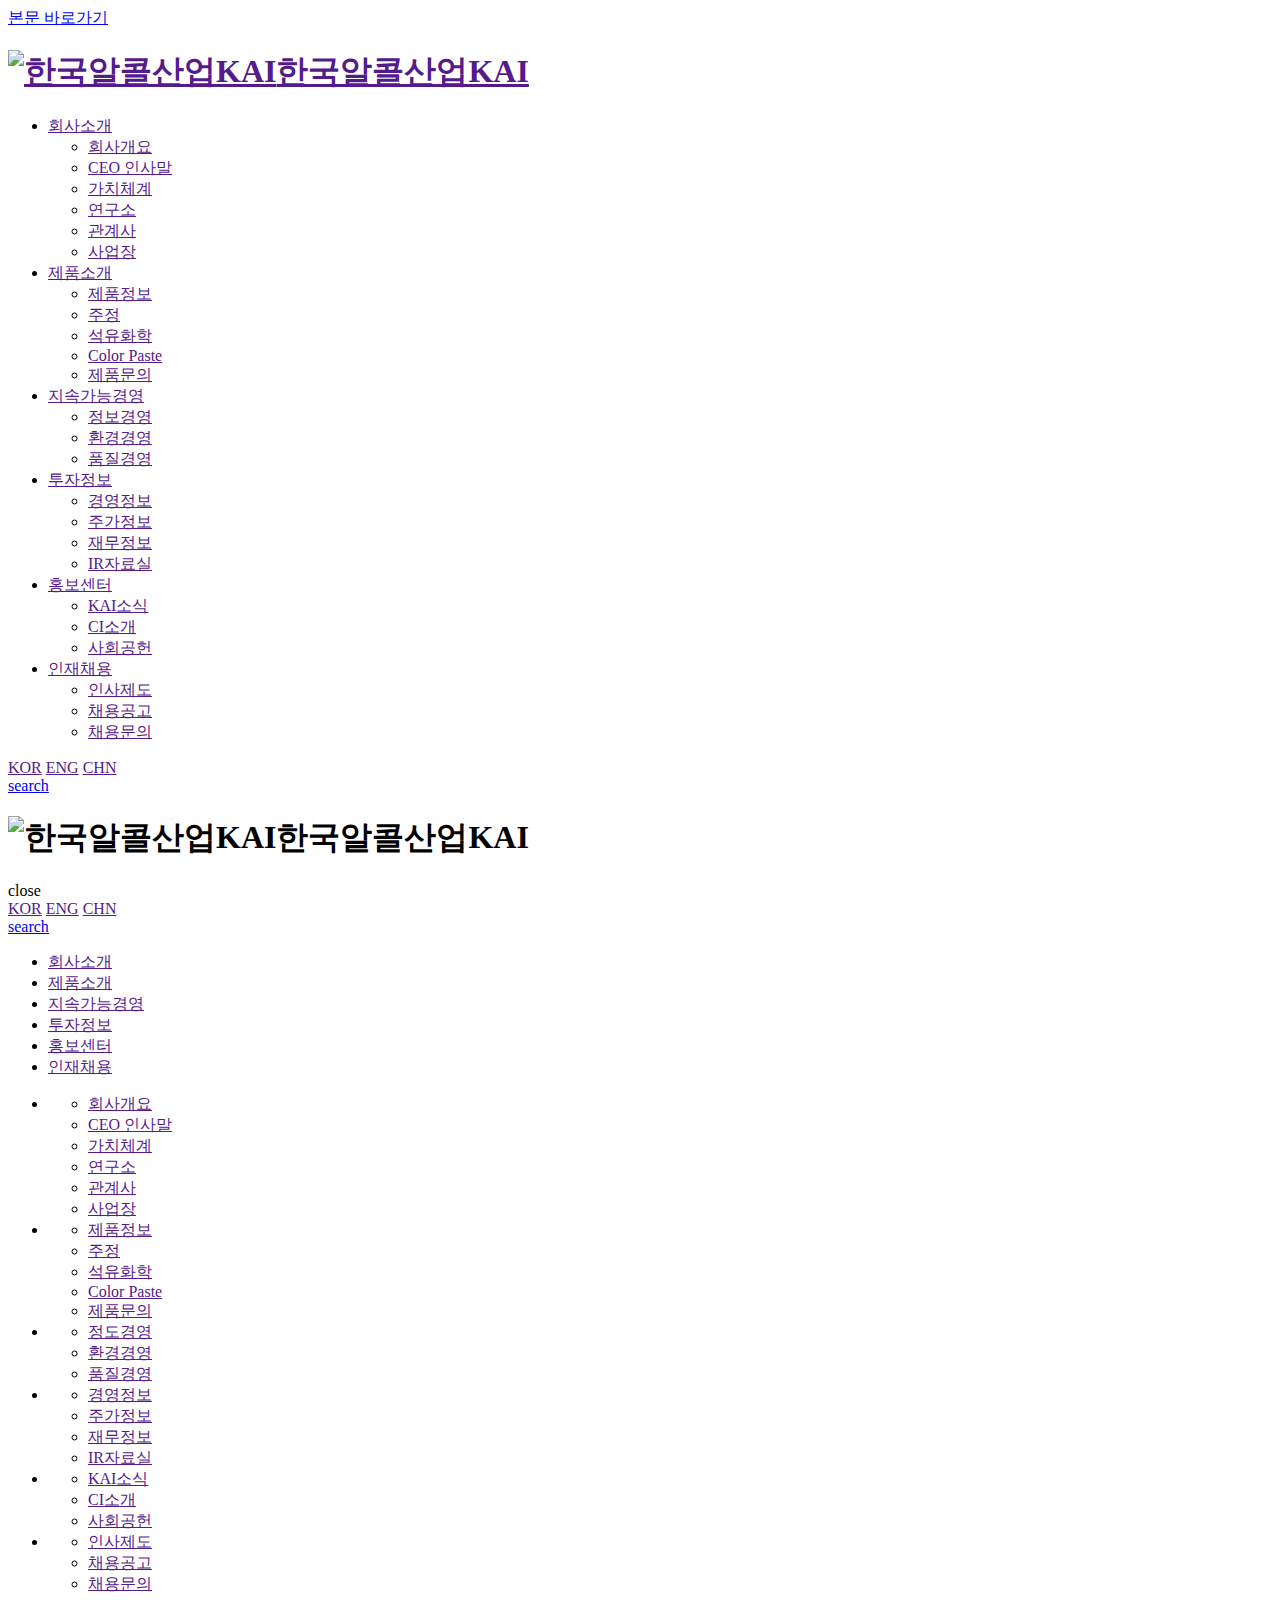
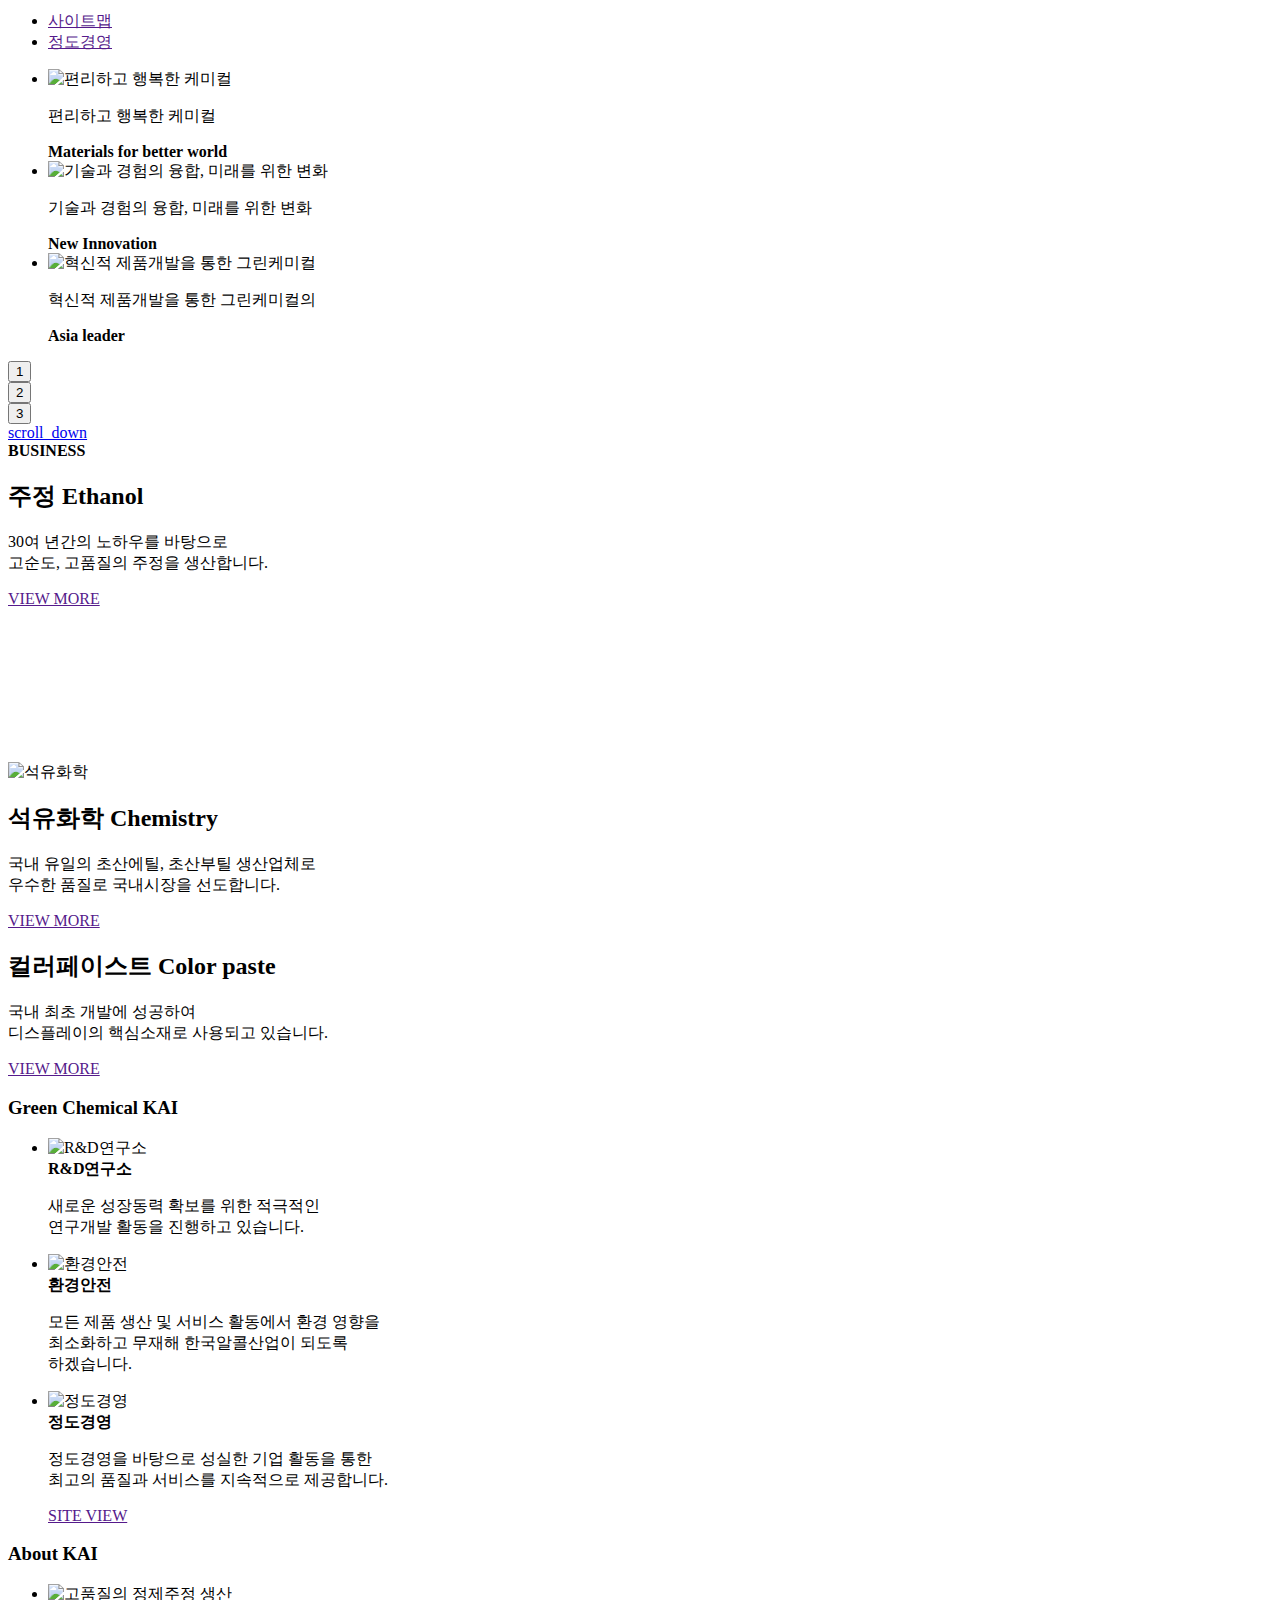
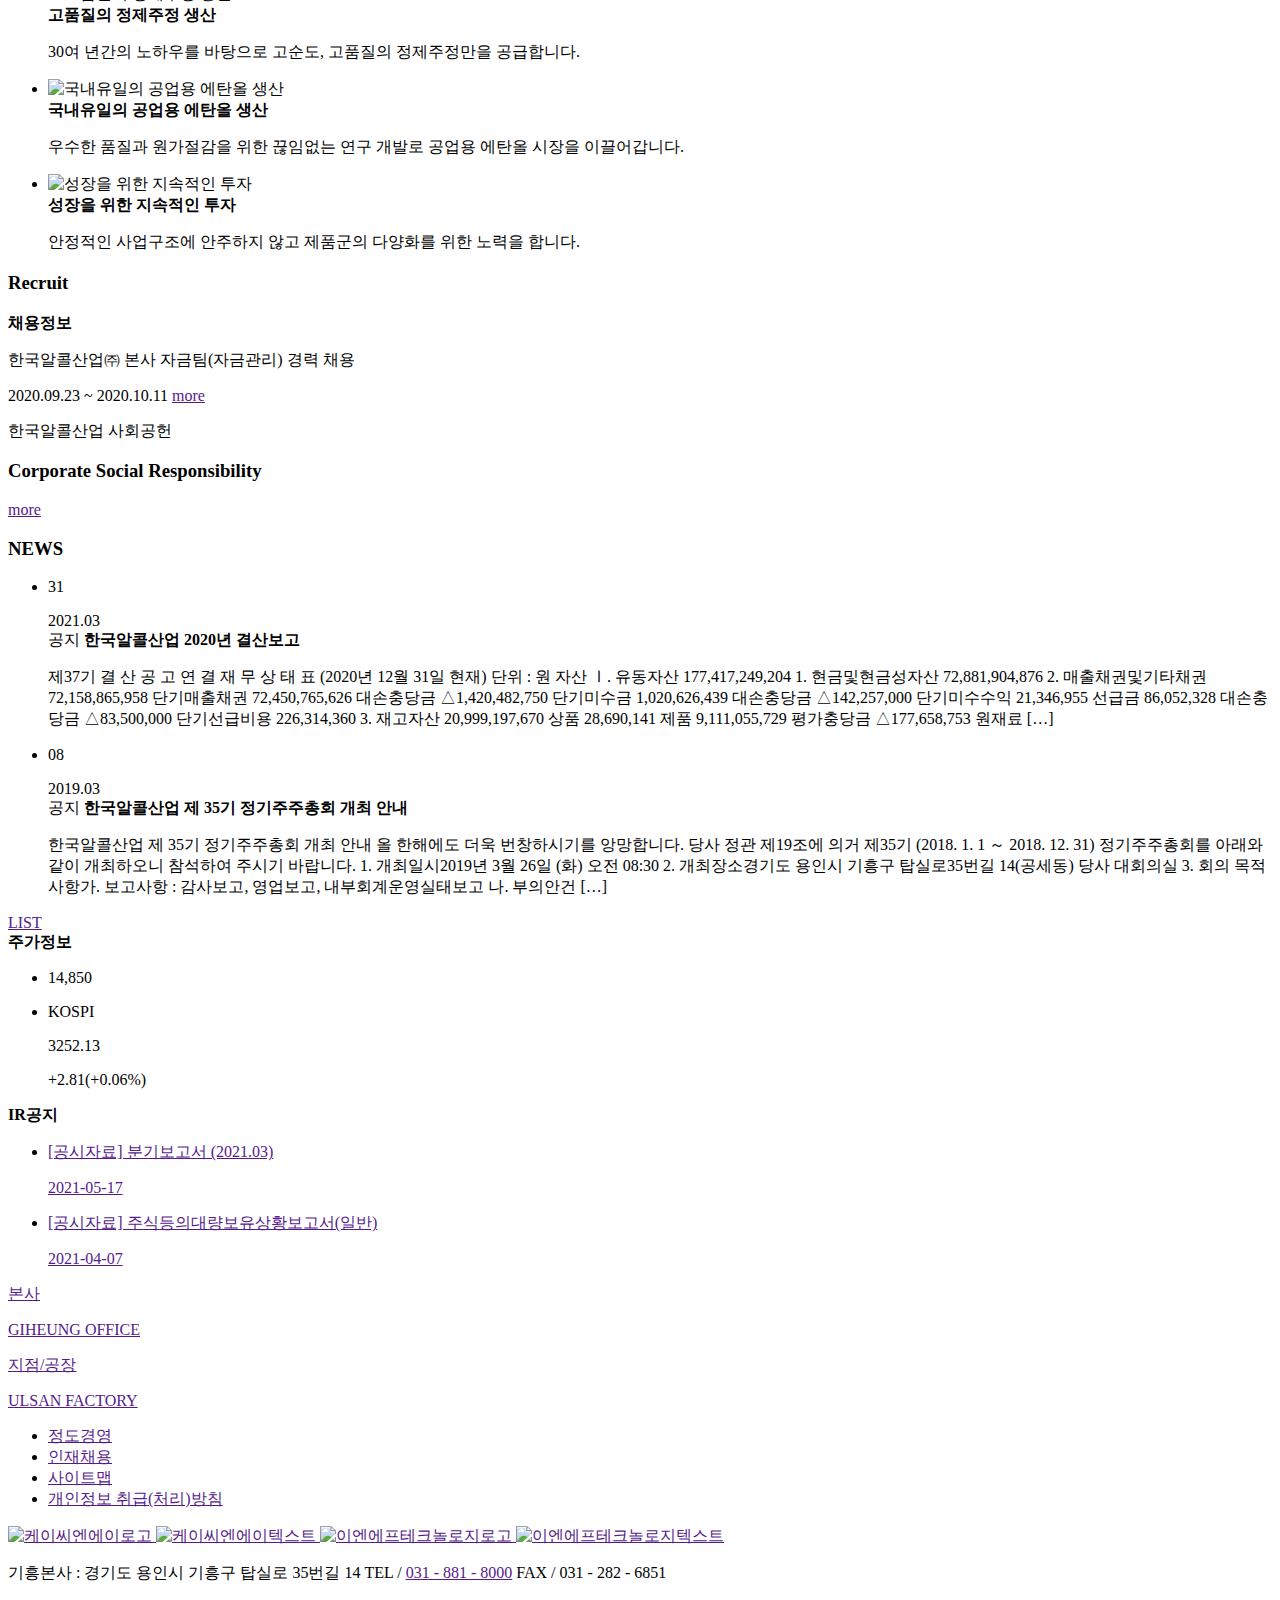
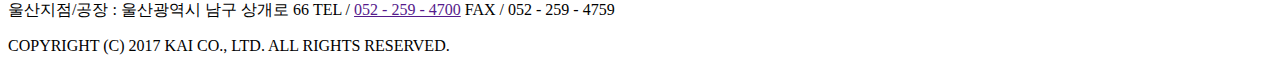
==== index.html @ fe195b45 "update" ====
<!DOCTYPE html>
<html lang="ko">
<head>
  <meta charset="UTF-8">
  <meta http-equiv="X-UA-Compatible" content="IE=edge">
  <meta name="viewport" content="width=device-width, initial-scale=1.0">
  <title>Document</title>
  <link rel="stylesheet" href="./css/common.css">
  <link rel="stylesheet" href="./css/stylesheet.css">
  <link rel="stylesheet" href="./css/responsive.css">
  <!-- <script src="//code.jquery.com/jquery-3.3.1.min.js"></script> -->
  
</head>
<body>
  <div id="wrap">
    <div id="skip_nav">
      <a href="#main_business" >본문 바로가기</a>
    </div>
    <header><!--header-->
      <div class="header_wrap">
        <h1 class="header_logo"><a href=""><img src="./img/logo.svg" alt="한국알콜산업KAI"><span class="blind">한국알콜산업KAI</span></a></h1>
        <nav class="header_nav">
          <span></span>
          <ul class="gnb_menu">
            <li class="gnb_list"><a href="">회사소개</a>
              <ul class="gnb_dropmenu">
                <li><a href="" class="dropmenu_list">회사개요</a></li>
                <li><a href="" class="dropmenu_list">CEO 인사말</a></li>
                <li><a href="" class="dropmenu_list">가치체계</a></li>
                <li><a href="" class="dropmenu_list">연구소</a></li>
                <li><a href="" class="dropmenu_list">관계사</a></li>
                <li><a href="" class="dropmenu_list">사업장</a></li>
              </ul>
            </li>
            <li class="gnb_list"><a href="">제품소개</a>
              <ul class="gnb_dropmenu">
                <li><a href="" class="dropmenu_list">제품정보</a></li>
                <li><a href="" class="dropmenu_list">주정</a></li>
                <li><a href="" class="dropmenu_list">석유화학</a></li>
                <li><a href="" class="dropmenu_list">Color Paste</a></li>
                <li><a href="" class="dropmenu_list">제품문의</a></li>
              </ul>
            </li>
            <li class="gnb_list"><a href="">지속가능경영</a>
              <ul class="gnb_dropmenu">
                <li><a href="" class="dropmenu_list">정보경영</a></li>
                <li><a href="" class="dropmenu_list">환경경영</a></li>
                <li><a href="" class="dropmenu_list">품질경영</a></li>
              </ul>
            </li>
            <li class="gnb_list"><a href="">투자정보</a>
              <ul class="gnb_dropmenu">
                <li><a href="" class="dropmenu_list">경영정보</a></li>
                <li><a href="" class="dropmenu_list">주가정보</a></li>
                <li><a href="" class="dropmenu_list">재무정보</a></li>
                <li><a href="" class="dropmenu_list">IR자료실</a></li>
              </ul>
            </li>
            <li class="gnb_list"><a href="">홍보센터</a>
              <ul class="gnb_dropmenu">
                <li><a href="" class="dropmenu_list">KAI소식</a></li>
                <li><a href="" class="dropmenu_list">CI소개</a></li>
                <li><a href="" class="dropmenu_list">사회공헌</a></li>
              </ul>
            </li>
            <li class="gnb_list"><a href="">인재채용</a>
              <ul class="gnb_dropmenu">
                <li><a href="" class="dropmenu_list">인사제도</a></li>
                <li><a href="" class="dropmenu_list">채용공고</a></li>
                <li><a href="" class="dropmenu_list">채용문의</a></li>
              </ul>
            </li>
          </ul>
        </nav>
        <div class="header_util">
          <div class="lang">
            <a href="" class="on">KOR</a>
            <a href="">ENG</a>
            <a href="">CHN</a>
          </div>
          <div class="search">
            <a href=".visual"><span class="blind">search</span></a>
          </div>
        </div>
      </div>
      <div class="m_header">
        <h1 class="m-logo"><img src="./img/logo 2.png" alt="한국알콜산업KAI"><span class="blind">한국알콜산업KAI</span></h1>
        <!-- <span class="m-menu_btn" onclick="openNav()">&#9776;</span> -->
        <div class="m-menu_btn" onclick="clickOpen()">
          <div class="bar1"></div>
          <div class="bar2"></div>
          <div class="bar3"></div>
        </div>
        <div class="m-menu_close" onclick="clickClose()">
          <span class="blind">close</span>
        </div>
        <div class="m-menu_overlay"></div>
        <div class="m-menu_container">
          <div class="m-header_util">
            <div class="lang">
              <a href="" class="on">KOR</a>
              <a href="">ENG</a>
              <a href="">CHN</a>
            </div>
            <div class="search">
              <a href=".visual"><span class="blind">search</span></a>
            </div>
          </div>
          <div class="m-container_inner">
            <nav class="m-menu_nav">
              <ul class="m-menu">
                <li><a href=""><span>회사소개</span></a></li>
                <li><a href=""><span>제품소개</span></a></li>
                <li><a href=""><span>지속가능경영</span></a></li>
                <li><a href=""><span>투자정보</span></a></li>
                <li><a href=""><span>홍보센터</span></a></li>
                <li><a href=""><span>인재채용</span></a></li>
              </ul>
            </nav>
            <nav class="m-menu_depth_nav">
              <ul class="m-menu_depth">
                <li class="m-depth_item">
                  <ul class="m-depth_sub">
                    <li><a href=""><span>회사개요</span></a></li>
                    <li><a href=""><span>CEO 인사말</span></a></li>
                    <li><a href=""><span>가치체계</span></a></li>
                    <li><a href=""><span>연구소</span></a></li>
                    <li><a href=""><span>관계사</span></a></li>
                    <li><a href=""><span>사업장</span></a></li>
                  </ul>
                </li>
                <li class="m-depth_item">
                  <ul class="m-depth_sub">
                    <li><a href=""><span>제품정보</span></a></li>
                    <li><a href=""><span>주정</span></a></li>
                    <li><a href=""><span>석유화학</span></a></li>
                    <li><a href=""><span>Color Paste</span></a></li>
                    <li><a href=""><span>제품문의</span></a></li>
                  </ul>
                </li>
                <li class="m-depth_item">
                  <ul class="m-depth_sub">
                    <li><a href=""><span>정도경영</span></a></li>
                    <li><a href=""><span>환경경영</span></a></li>
                    <li><a href=""><span>품질경영</span></a></li>
                  </ul>
                </li>
                <li class="m-depth_item">
                  <ul class="m-depth_sub">
                    <li><a href=""><span>경영정보</span></a></li>
                    <li><a href=""><span>주가정보</span></a></li>
                    <li><a href=""><span>재무정보</span></a></li>
                    <li><a href=""><span>IR자료실</span></a></li>
                  </ul>
                </li>
                <li class="m-depth_item">
                  <ul class="m-depth_sub">
                    <li><a href=""><span>KAI소식</span></a></li>
                    <li><a href=""><span>CI소개</span></a></li>
                    <li><a href=""><span>사회공헌</span></a></li>
                  </ul>
                </li>
                <li class="m-depth_item">
                  <ul class="m-depth_sub">
                    <li><a href=""><span>인사제도</span></a></li>
                    <li><a href=""><span>채용공고</span></a></li>
                    <li><a href=""><span>채용문의</span></a></li>
                  </ul>
                </li>
              </ul>
            </nav>
          </div>
          <nav class="m-addition_nav">
            <ul class="m-addition_menu">
              <li><a href=""><span>사이트맵</span></a></li>
              <li class="competent"><a href=""><span>정도경영</span></a></li>
            </ul>
          </nav>
        </div>
      </div>
      <!-- <div class="search_popup">
        <div class="search_popup_inner">
          <form action="" autocomplete="off">
            <label for="search_field" class="search_label">검색어를 입력해주세요</label>
            <div class="search_input">
              <input type="text">
              <button type="submit"><span class="blind">search</span></button>
            </div>
          </form>
          <a href="" class="search_close"></a>
        </div>
      </div> -->
    </header>

    <main><!--main-->
      <div class="visual"><!--visual-->
        <ul class="visual_slider">
          <li class="slide">
            <img src="./img/main-visual-01-motion.jpg" alt="편리하고 행복한 케미컬">
            <div class="visual_text">
              <p class="on">편리하고 행복한 케미컬</p>
              <strong class="wave on">Materials for better world</strong>
            </div>
          </li>
          <li class="slide">
            <img src="./img/main-visual-02.jpg" alt="기술과 경험의 융합, 미래를 위한 변화">
            <div class="visual_text">
              <p>기술과 경험의 융합, 미래를 위한 변화</p>
              <strong class="wave">New Innovation</strong>
            </div>
          </li>
          <li class="slide">
            <img src="./img/main-visual-03-v2.jpg" alt="혁신적 제품개발을 통한 그린케미컬">
            <div class="visual_text">
              <p>혁신적 제품개발을 통한 그린케미컬의</p>
              <strong class="wave">Asia leader</strong>
            </div>
          </li>
        </ul>
        <div class="dots_container">
          <div class="pager_wrap">
            <div class="pagers">
              <div class="pager on">
                <button>1</button>
              </div>
              <div class="pager">
                <button>2</button>
              </div>
              <div class="pager">
                <button>3</button>
              </div>
            </div>
          </div>
        </div>
        <a href="#main_business" class="scroll_down">
          <span class="blind">scroll_down</span>
        </a>
      </div>

      <div class="business main_list" id="main_business"><!--business-->
        <div class="business_wrap">
          <span class="chemistry_back"></span>
          <div class="ethanol">
            <div class="business_text">
              <strong class="title">BUSINESS</strong>
              <h2>
                <span>주정</span>
                <strong>Ethanol</strong>
              </h2>
              <p>30여 년간의 노하우를 바탕으로 <br/> 고순도, 고품질의 주정을 생산합니다.</p>
              <a href="" class="btn_view"><span>VIEW MORE</span></a>
            </div>
            <div class="business_img">
              <video src="./img/fluid-2.mp4" muted autoplay></video>
            </div>
          </div>
          <div class="chemistry">
            <div class="business_img"><img src="./img/main-business-02.jpg" alt="석유화학"></div>
            <div class="business_text">
              <h2>
                <span>석유화학</span>
                <strong>Chemistry</strong>
              </h2>
              <p>국내 유일의 초산에틸, 초산부틸 생산업체로 <br/> 우수한 품질로 국내시장을 선도합니다.</p>
              <a href="" class="btn_view"><span>VIEW MORE</span></a>
            </div>
          </div>
        </div>
        <div class="colorpaste">
          <div class="colorpaste_wrap">
            <div class="business_text">
              <h2>
                <span>컬러페이스트</span>
                <strong>Color paste</strong>
              </h2>
              <p>국내 최초 개발에 성공하여 <br/> 디스플레이의 핵심소재로 사용되고 있습니다.</p>
              <a href="" class="btn_view"><span>VIEW MORE</span></a>
            </div>
          </div>
        </div>
      </div>

      <div class="chemical main_list"><!--business-->
        <h3>Green Chemical KAI</h3>
        <div class="chemical_box">
          <ul class="chemical_list">
            <li>
              <img src="./img/main-chemical-01.jpg" alt="R&D연구소">
              <div class="chemical_text">
                <strong>R&D연구소</strong>
                <p>새로운 성장동력 확보를 위한 적극적인 <br/> 연구개발 활동을 진행하고 있습니다.</p>
              </div>
            </li>
            <li>
              <img src="./img/main-chemical-02.jpg" alt="환경안전">
              <div class="chemical_text">
                <strong>환경안전</strong>
                <p>모든 제품 생산 및 서비스 활동에서 환경 영향을 <br/> 최소화하고 무재해 한국알콜산업이 되도록 <br/> 하겠습니다.</p>
              </div>
            </li>
            <li>
              <img src="./img/main-chemical-03.jpg" alt="정도경영">
              <div class="chemical_text">
                <strong>정도경영</strong>
                <p>정도경영을 바탕으로 성실한 기업 활동을 통한 <br/>  최고의 품질과 서비스를 지속적으로 제공합니다.</p>
              </div>
              <a href="" class="btn_view"><span>SITE VIEW</span></a>
            </li>
          </ul>
        </div>
      </div>

      <div class="about main_list"><!--about-->
        <h3>About KAI</h3>
        <div class="about_box">
          <ul class="about_list">
            <li>
              <img src="./img/about-01.svg" alt="고품질의 정제주정 생산">
              <div class="about_text">
                <strong>고품질의 정제주정 생산</strong>
                <p>30여 년간의 노하우를 바탕으로 고순도, 고품질의 정제주정만을 공급합니다.</p>
              </div>
            </li>
            <li>
              <img src="./img/abou-02.svg" alt="국내유일의 공업용 에탄올 생산">
              <div class="about_text">
                <strong>국내유일의 공업용 에탄올 생산</strong>
                <p>우수한 품질과 원가절감을 위한 끊임없는 연구 개발로 공업용 에탄올 시장을 이끌어갑니다.</p>
              </div>
            </li>
            <li>
              <img src="./img/about-03.svg" alt="성장을 위한 지속적인 투자">
              <div class="about_text">
                <strong>성장을 위한 지속적인 투자</strong>
                <p>안정적인 사업구조에 안주하지 않고 제품군의 다양화를 위한 노력을 합니다.</p>
              </div>
            </li>
          </ul>
        </div>
      </div>

      <div class="info main_list"><!--info-->
        <div class="info_box">
          <div class="recruit">
            <h3>Recruit</h3>
            <div class="recruit_info">
              <strong>채용정보</strong>
              <p>한국알콜산업㈜ 본사 자금팀(자금관리) 경력 채용</p>
              <span>2020.09.23 ~ 2020.10.11</span>
              <a href="" class="info_btn"><span class="blind">more</span></a>
            </div>
            <!-- <div class="recruit_background"></div> -->
          </div>
          <div class="recruit_background"></div>
          <div class="corporate">
            <div class="corptext_box">
              <div class="corpbox_inner">
                <p>한국알콜산업 사회공헌</p>
                <h3>Corporate Social Responsibility</h3>
                <a href="" class="info_btn"><span class="blind">more</span></a>
              </div>
            </div>
          </div>
        </div>
      </div>

      <div class="news main_list"><!--news-->
        <h3>NEWS</h3>
        <div class="news_box">
          <ul class="news_list">
            <li>
              <div class="news_time">
                <time datetime="2021-03-31"></time>
                <p>31</p>
                <span>2021.03</span>
              </div>
              <div class="news_content">
                <div class="title">
                  <span>공지</span>
                  <strong>한국알콜산업 2020년 결산보고</strong>
                </div>
                <p>제37기 결 산 공 고 연 결 재 무 상 태 표 (2020년 12월 31일 현재) 단위 : 원 자산 Ⅰ. 유동자산 177,417,249,204 1. 현금및현금성자산 72,881,904,876 2. 매출채권및기타채권 72,158,865,958 단기매출채권 72,450,765,626 대손충당금 △1,420,482,750 단기미수금 1,020,626,439 대손충당금 △142,257,000 단기미수수익 21,346,955 선급금 86,052,328 대손충당금 △83,500,000 단기선급비용 226,314,360 3. 재고자산 20,999,197,670 상품 28,690,141 제품 9,111,055,729 평가충당금 △177,658,753 원재료 […]</p>
              </div>
              <div class="news_more">
                <a href="" class="info_btn"></a>
              </div>
            </li>
            <li>
              <div class="news_time">
                <time datetime="2019-03-08"></time>
                <p>08</p>
                <span>2019.03</span>
              </div>
              <div class="news_content">
                <div class="title">
                  <span>공지</span>
                  <strong>한국알콜산업 제 35기 정기주주총회 개최 안내</strong>
                </div>
                <p>한국알콜산업 제 35기 정기주주총회 개최 안내 올 한해에도 더욱 번창하시기를 앙망합니다. 당사 정관 제19조에 의거 제35기 (2018. 1. 1 ～ 2018. 12. 31) 정기주주총회를 아래와 같이 개최하오니 참석하여 주시기 바랍니다. 1. 개최일시2019년 3월 26일 (화) 오전 08:30 2. 개최장소경기도 용인시 기흥구 탑실로35번길 14(공세동) 당사 대회의실 3. 회의 목적사항가. 보고사항 : 감사보고, 영업보고, 내부회계운영실태보고 나. 부의안건 […]</p>
              </div>
              <div class="news_more">
                <a href="" class="info_btn"></a>
              </div>
            </li>
          </ul>
          <a href="" class="btn_view"><span>LIST</span></a>
        </div>
      </div>

      <div class="notice main_list"><!--notice-->
        <div class="notice_box">
          <div class="stock">
            <strong>주가정보</strong>
            <ul>
              <li><p>14,850</p></li>
              <li>
                <span>KOSPI</span>
                <p>3252.13</p>
                <p class="text">+2.81(+0.06%)</p>
              </li>
            </ul>
          </div>
          <div class="ir">
            <strong>IR공지</strong>
            <ul>
              <li><a href="">
                <p>[공시자료] 분기보고서 (2021.03)</p>
                <time datetime="2021-05-17" class="time">2021-05-17</time>
              </a></li>
              <li><a href="">
                <p>[공시자료] 주식등의대량보유상황보고서(일반)</p>
                <time datetime="2021-04-07" class="time">2021-04-07</time>
              </a></li>
            </ul>
          </div>
        </div>
      </div>

      <div class="corp main_list"><!--corp-->
        <div class="corp_box">
          <div class="corp_inner">
            <div class="headoffice_img corp_back"></div>
            <div class="office_inner">
              <a href="">
                <p>본사</p>
                <span>GIHEUNG OFFICE</span>    
              </a>
            </div>
          </div>
          <div class=" corp_inner">
            <div class="branchoffice_img corp_back"></div>
            <div class="office_inner">
              <a href="">
                <P>지점/공장</P>
                <span>ULSAN FACTORY</span>  
              </a>
            </div>
          </div>
        </div>
      </div>

    </main>

    <footer><!--footer-->
      <!-- <a href="#" class="go_top"></a> -->
      <div class="footer_inner">
        <nav class="footer_nav">
          <ul>
            <li><a href="">정도경영</a></li>
            <li><a href="">인재채용</a></li>
            <li><a href="">사이트맵</a></li>
            <li><a href="">개인정보 취급(처리)방침</a></li>
          </ul>
        </nav>
        <div class="family">
          <a href="" class="family_kcna">
            <img src="./img/footer-kcna-pic.png" alt="케이씨엔에이로고" class="footer_logo">
            <img src="./img/footer-kcna-txt.png" alt="케이씨엔에이텍스트" class="footer_text">
          </a>
          <a href="" class="family_enf">
            <img src="./img/footer-enf-pic.png" alt="이엔에프테크놀로지로고" class="footer_logo">
            <img src="./img/footer-enf-txt.png" alt="이엔에프테크놀로지텍스트" class="footer_text">
          </a>
        </div>
        <div class="footer_info">
          <p>
            <span>기흥본사 : 경기도 용인시 기흥구 탑실로 35번길 14</span>
            <span>TEL / <a href="">031 - 881 - 8000</a></span>
            <span>FAX / 031 - 282 - 6851</span>
          </p>
          <p>
            <span>울산지점/공장 : 울산광역시 남구 상개로 66</span>
            <span>TEL / <a href="">052 - 259 - 4700</a></span>
            <span>FAX / 052 - 259 - 4759</span>
          </p>
        </div>
        <p class="copyright">COPYRIGHT (C) 2017 KAI CO., LTD. ALL RIGHTS RESERVED.</p>
      </div>
    </footer>

  </div>

<script>

const htmlElem = document.querySelector('html');
const headerElem = document.querySelector('header');
const openNav = document.querySelector('.m_header');
const openSub = document.querySelector('.m-menu_btn');
const closeSub = document.querySelector('.m-menu_close');
// const subDepth = document.querySelectorAll('.m-menu > li');

openSub.addEventListener('click', clickOpen)
closeSub.addEventListener('click', clickClose)
// subDepth.addEventListener('click', openDepth)

var current = 0;
var slides = document.querySelectorAll('.slide');
var dot = document.querySelectorAll('.pager');
var wave = document.querySelectorAll('.wave');
var fadeIn = document.querySelectorAll('.visual_text > p');
window.addEventListener('scroll', scrollWork);

function scrollWork() {
    let sTop = htmlElem.scrollTop;
    if (sTop > 50) {
        headerElem.classList.add('on');
    } else if (sTop < 50) {
        headerElem.classList.remove('on');
    }
    if (sTop > 550) {
        headerElem.classList.add('active');
    } else if (sTop < 550) {
        headerElem.classList.remove('active');
    }
    console.log(sTop)
}

//슬라이드
setInterval(function() {
  for (let i = 0; i < slides.length; i++) {
    slides[i].style.opacity = 0;
    fadeIn[i].classList.remove('on');
    dot[i].classList.remove('on');
    wave[i].classList.remove('on');
    }
  current = (current != slides.length -1) ? current + 1 : 0;
  slides[current].style.opacity = 1;
  fadeIn[current].classList.add('on');
  dot[current].classList.add('on');
  wave[current].classList.add('on');
}, 6000);
//슬라이드 텍스트
waveText();
function waveText() {
  let anis = document.querySelectorAll(".wave");

  anis.forEach(function (item) {
    let delayTime = 0;
    let aniTexts = item.textContent;
    item.textContent = "";

    for (let i = 0; i < aniTexts.length; i++) {
      let aniText = aniTexts.substring(i, i + 1);
      let newSpan = document.createElement("span");
      if (aniText === " ") {
        aniText = "&nbsp;";
      }
      newSpan.innerHTML = aniText;
      delayTime = delayTime + (0.7 / aniTexts.length);
      newSpan.style.animationDelay = delayTime + "s";
      item.appendChild(newSpan);
    }
  });    
}

//m-openNav 
function clickOpen() {
  // console.log('찍힘');
  openNav.classList.add('on');
}
function clickClose() {
  // console.log('찍');
  openNav.classList.remove('on');
}

//depthNav
// function openDepth() {
//   subDepth.classList.add('on');
// }


//효과

</script>
</body>
</html>
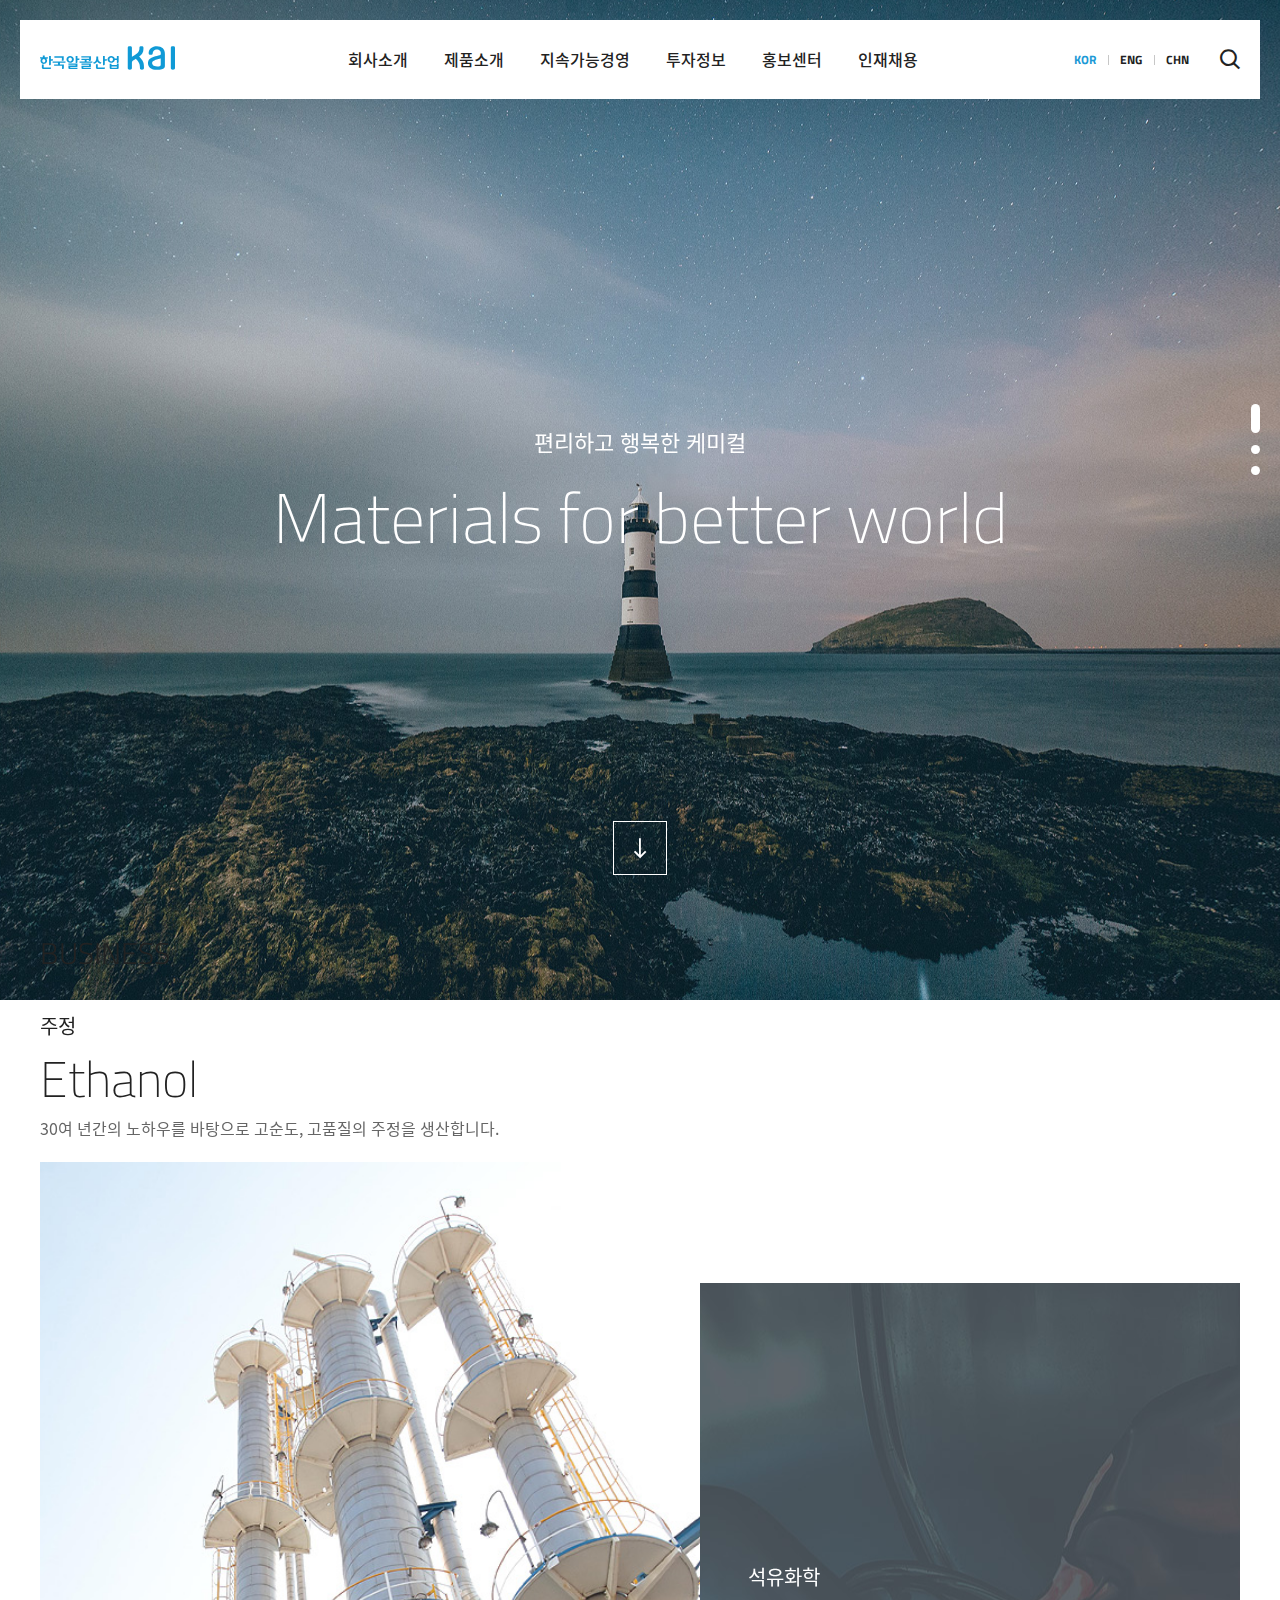
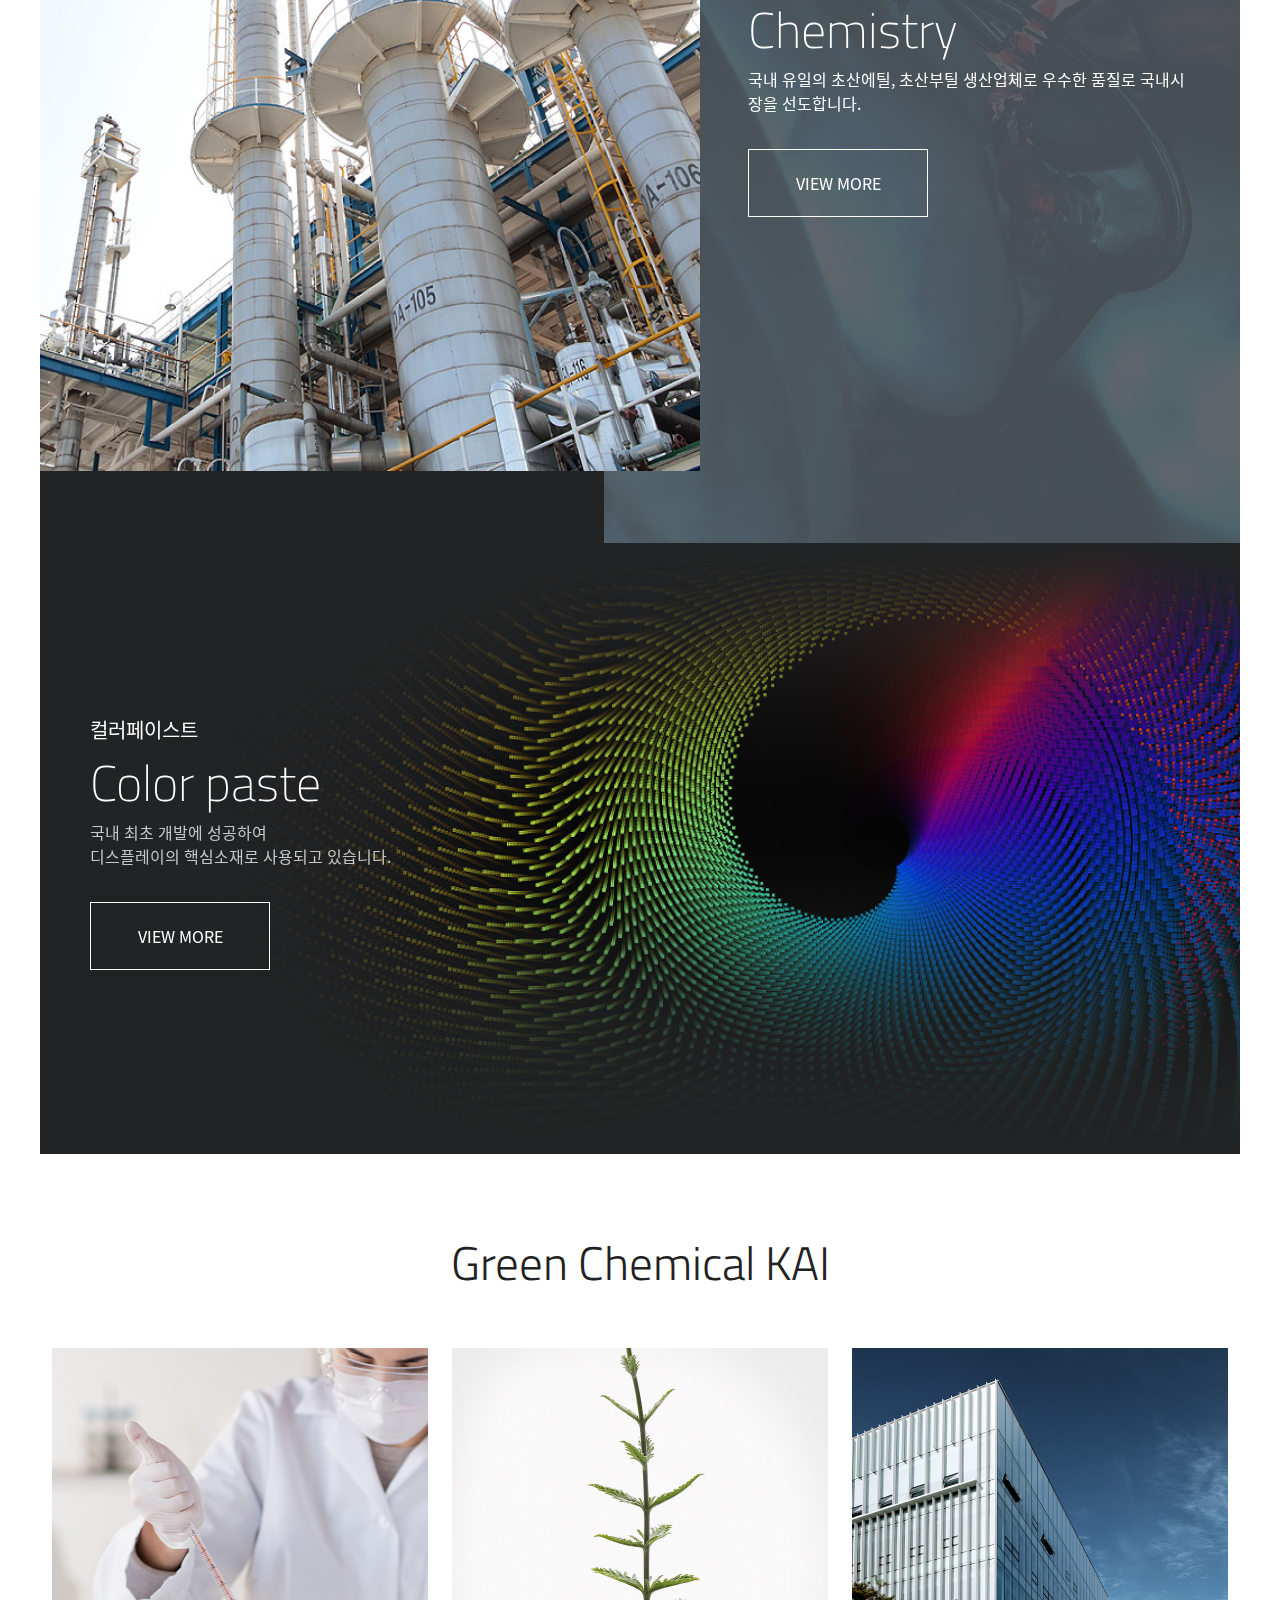
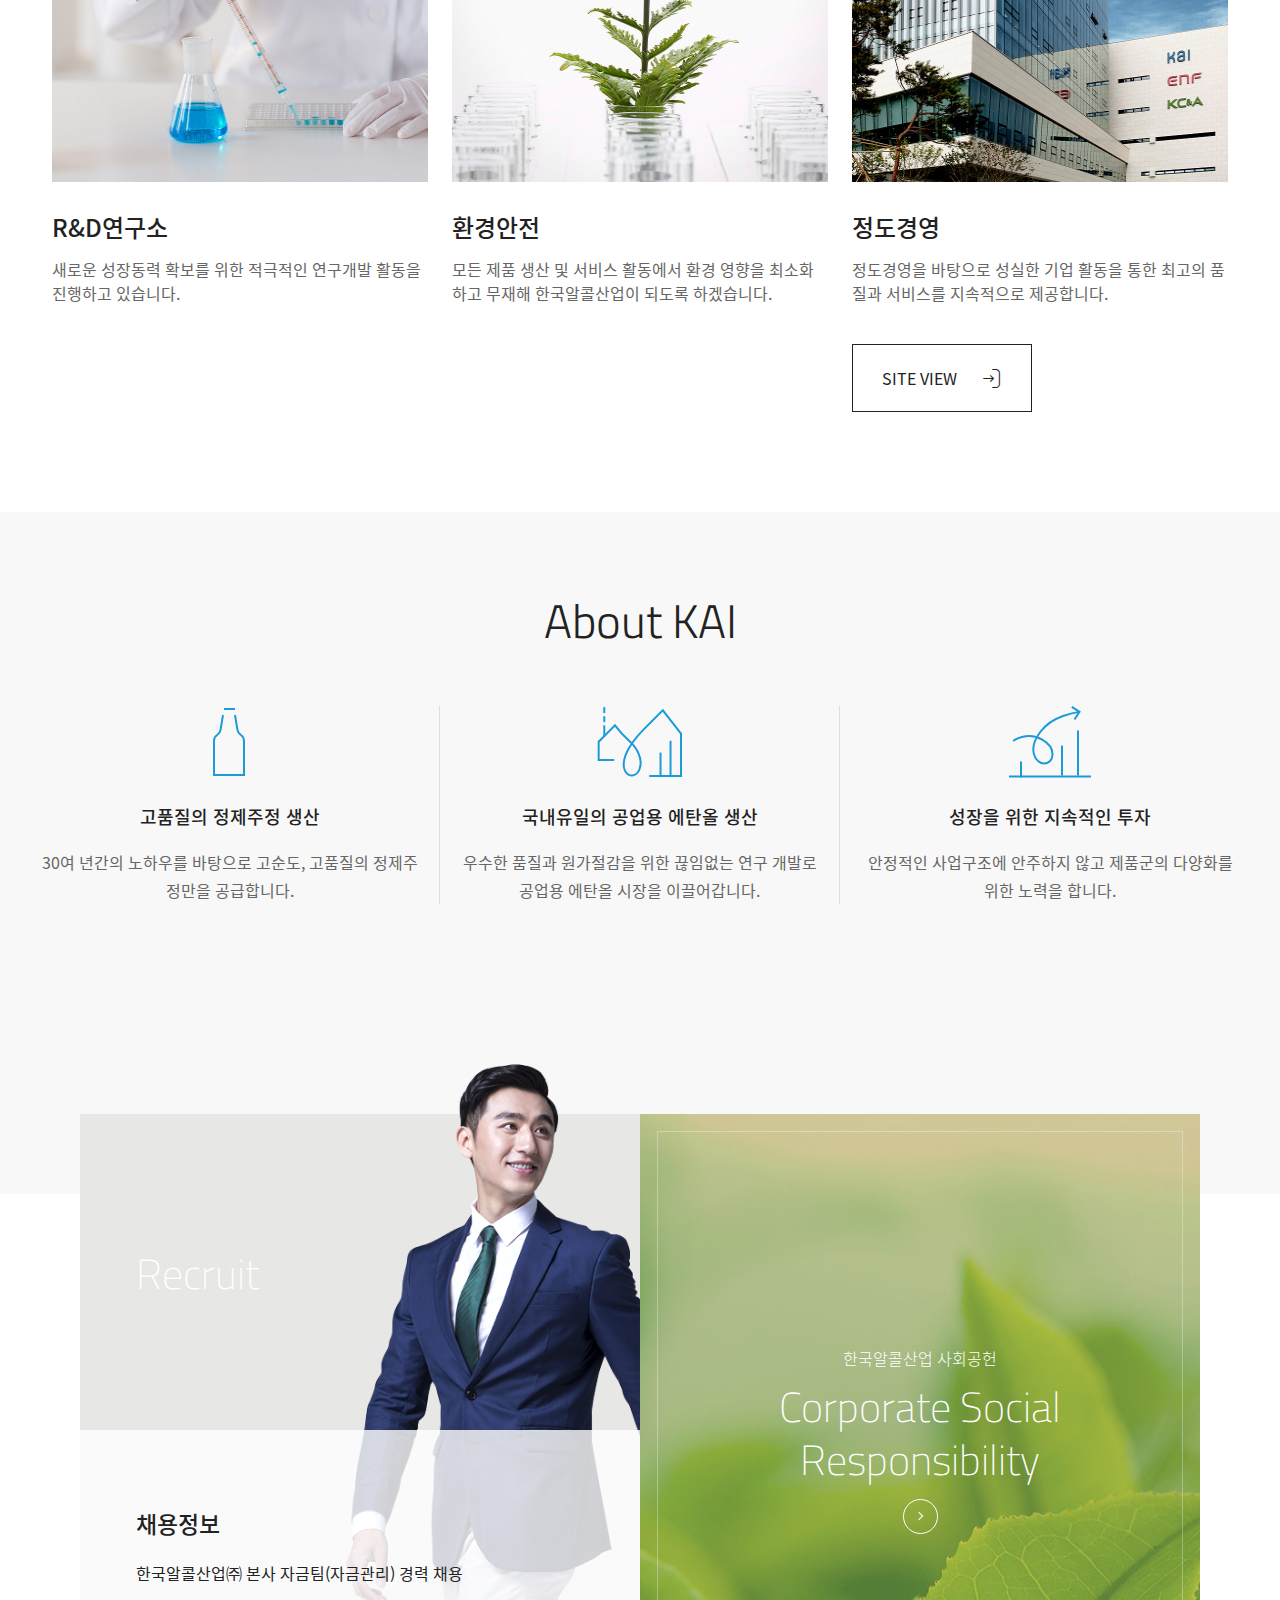
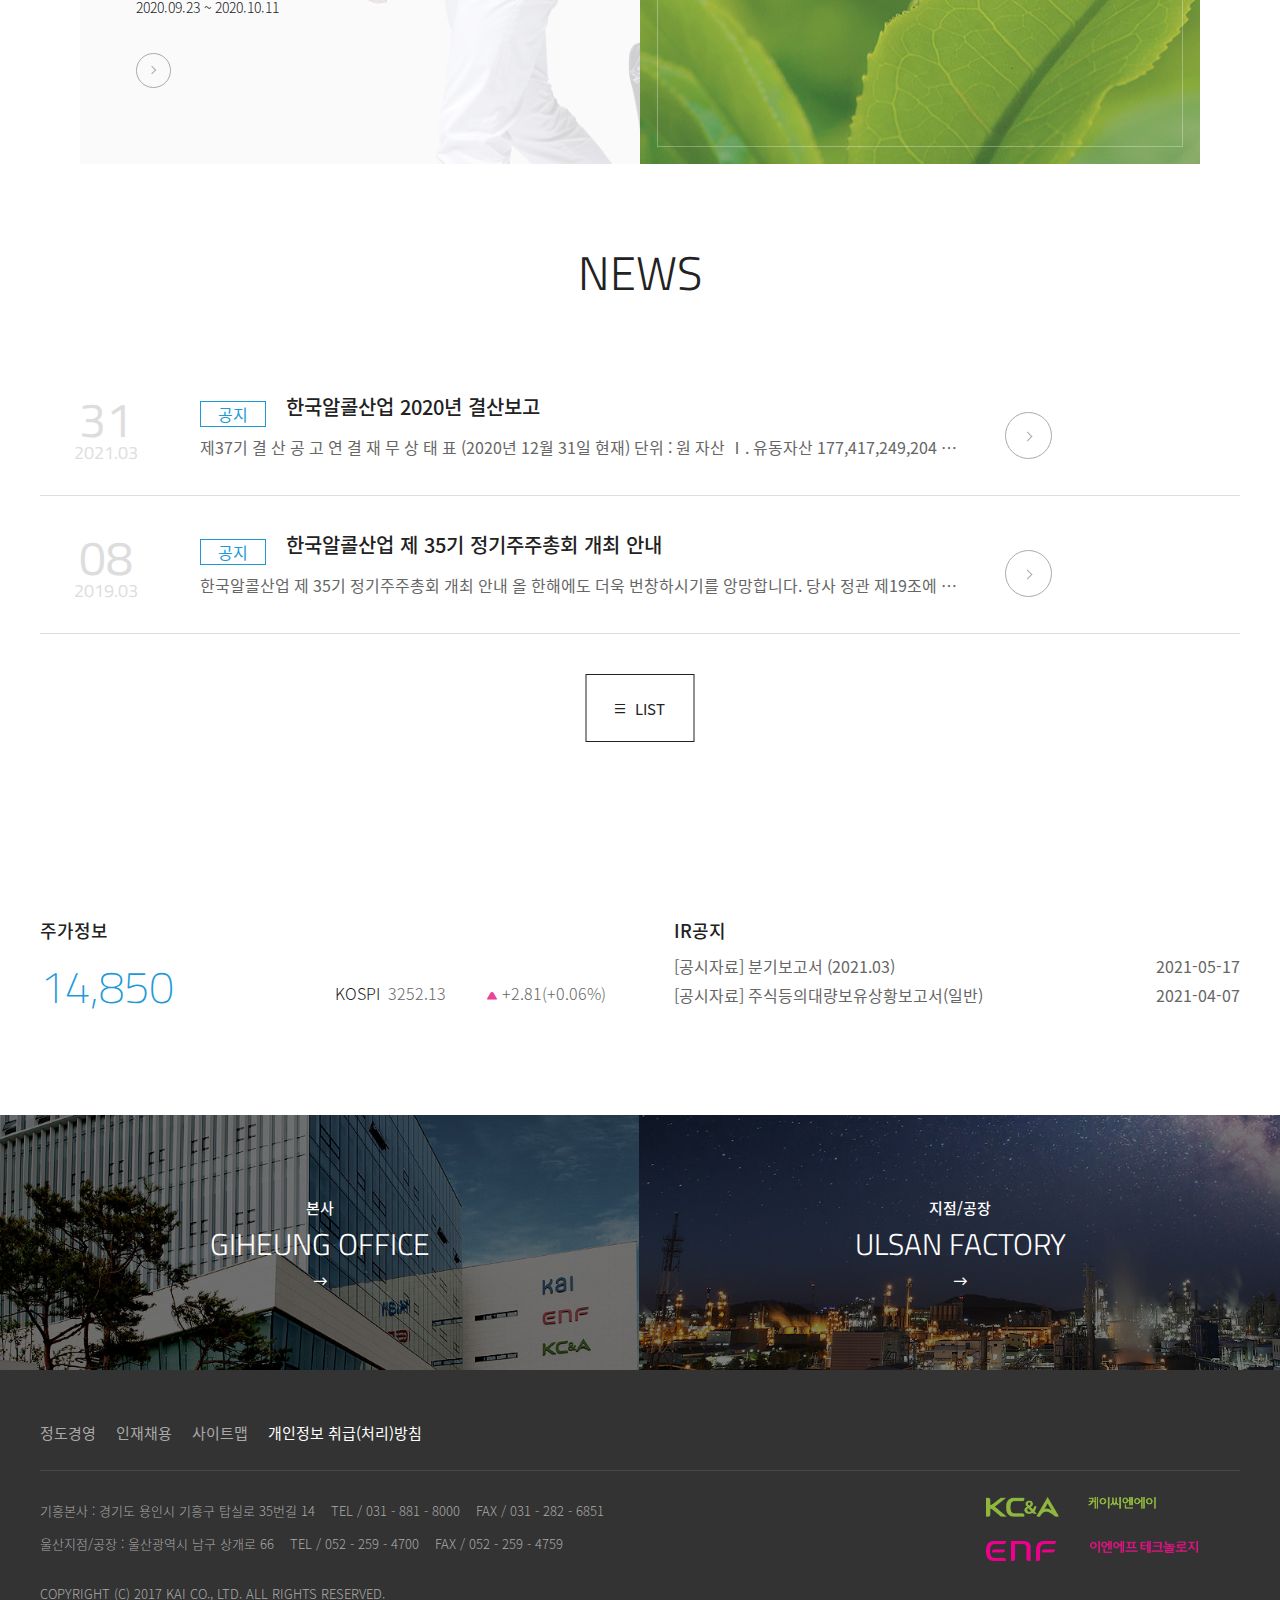
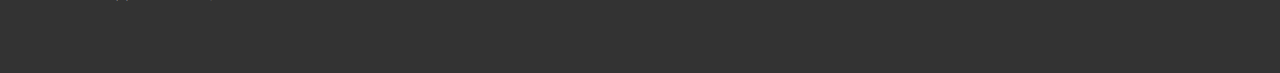
==== commit 629e5c33: "오타 수정" ====
--- a/index.html
+++ b/index.html
@@ -497,100 +497,6 @@
         <p class="copyright">COPYRIGHT (C) 2017 KAI CO., LTD. ALL RIGHTS RESERVED.</p>
       </div>
     </footer>
-
   </div>
-
-<script>
-
-const htmlElem = document.querySelector('html');
-const headerElem = document.querySelector('header');
-const openNav = document.querySelector('.m_header');
-const openSub = document.querySelector('.m-menu_btn');
-const closeSub = document.querySelector('.m-menu_close');
-// const subDepth = document.querySelectorAll('.m-menu > li');
-
-openSub.addEventListener('click', clickOpen)
-closeSub.addEventListener('click', clickClose)
-// subDepth.addEventListener('click', openDepth)
-
-var current = 0;
-var slides = document.querySelectorAll('.slide');
-var dot = document.querySelectorAll('.pager');
-var wave = document.querySelectorAll('.wave');
-var fadeIn = document.querySelectorAll('.visual_text > p');
-window.addEventListener('scroll', scrollWork);
-
-function scrollWork() {
-    let sTop = htmlElem.scrollTop;
-    if (sTop > 50) {
-        headerElem.classList.add('on');
-    } else if (sTop < 50) {
-        headerElem.classList.remove('on');
-    }
-    if (sTop > 550) {
-        headerElem.classList.add('active');
-    } else if (sTop < 550) {
-        headerElem.classList.remove('active');
-    }
-    console.log(sTop)
-}
-
-//슬라이드
-setInterval(function() {
-  for (let i = 0; i < slides.length; i++) {
-    slides[i].style.opacity = 0;
-    fadeIn[i].classList.remove('on');
-    dot[i].classList.remove('on');
-    wave[i].classList.remove('on');
-    }
-  current = (current != slides.length -1) ? current + 1 : 0;
-  slides[current].style.opacity = 1;
-  fadeIn[current].classList.add('on');
-  dot[current].classList.add('on');
-  wave[current].classList.add('on');
-}, 6000);
-//슬라이드 텍스트
-waveText();
-function waveText() {
-  let anis = document.querySelectorAll(".wave");
-
-  anis.forEach(function (item) {
-    let delayTime = 0;
-    let aniTexts = item.textContent;
-    item.textContent = "";
-
-    for (let i = 0; i < aniTexts.length; i++) {
-      let aniText = aniTexts.substring(i, i + 1);
-      let newSpan = document.createElement("span");
-      if (aniText === " ") {
-        aniText = "&nbsp;";
-      }
-      newSpan.innerHTML = aniText;
-      delayTime = delayTime + (0.7 / aniTexts.length);
-      newSpan.style.animationDelay = delayTime + "s";
-      item.appendChild(newSpan);
-    }
-  });    
-}
-
-//m-openNav 
-function clickOpen() {
-  // console.log('찍힘');
-  openNav.classList.add('on');
-}
-function clickClose() {
-  // console.log('찍');
-  openNav.classList.remove('on');
-}
-
-//depthNav
-// function openDepth() {
-//   subDepth.classList.add('on');
-// }
-
-
-//효과
-
-</script>
 </body>
 </html>--- a/css/common.css
+++ b/css/common.css
@@ -0,0 +1,374 @@
+@charset "utf-8";
+
+/*reset*/
+html,body,div,span,applet,object,iframe,h1,h2,h3,h4,h5,h6,p,time,figure,article,nav,header,footer,hgroup,video,audio,aside,blockquote,pre,a,abbr,acronym,address,big,cite,code,del,dfn,em,font,img,ins,kbd,q,s,samp,small,strike,strong,sub,sup,tt,var,dl,dt,dd,ol,ul,li,fieldset,form,label,legend,table,caption,tbody,tfoot,thead,tr,th,td,button {
+	margin: 0;
+	padding: 0;
+	border: 0;
+	outline: 0;
+	font-weight: inherit;
+	font-style: inherit;
+	vertical-align: baseline;
+  -moz-box-sizing: border-box;
+  box-sizing: border-box;
+	color: var(--main-color2);
+}
+
+body {overflow-x: hidden; font-size: 16px; font-family: 'NotoSansKR', sans-serif;}
+
+h1, h2, h3, h4, h5, h6, div, p, dl, dt, dd, ul, ol, li, form, fieldset, blockquote, address, table, thead, tbody, tfoot, tr, td, caption {
+	margin:0;
+	padding:0;
+}
+
+a {font-size: 16px; text-decoration: none;}
+strong {font-weight: 600;}
+
+ol,ul {list-style: none;}
+ol::after,ul::after {content: ''; clear: both;}
+
+img {vertical-align: top;}
+
+.blind {
+	visibility: hidden;
+	text-indent: -9999px;
+	overflow: hidden;
+	position: absolute;
+	top: 0;
+	left: 0;
+	width: 1px;
+	height: 1px;
+	margin: -1px;
+}
+
+
+
+/*color*/
+:root {
+	--main-color: #1C9AD6;
+	--main-color2: #222222;
+	--main-color3: #FFFFFF;
+	--more-color: #AAAAAA;
+	--stock-color: #EC429A;
+	--line-color: #C7C7C7;
+	--text2-color: #666666;
+	--aboutback-color: #F8F8F8;
+	--infoback-color: #E7E7E5;
+	--footer-color: #333333;
+}
+
+
+/*layout*/
+#skip_nav {position: absolute; top: -1px; left: 0; background-color: #333; z-index: 99999;}
+#skip_nav a:link {color: #333;}
+#skip_nav a {position: absolute; top: 0; left: 0; padding: 10px 25px; margin-top: -100px; text-align: center; line-height: 1; white-space: nowrap; background: #000;}
+#wrap {width: 100%; background-color: var(--main-color3);}
+header {width: 100%; height: 90px; padding: 0 44px; position: fixed; top: 20px; left: 0; z-index: 300; transition: 0.5s;}
+.m_header {display: none; position: relative; height: 100%; width: 100%;}
+.header_nav a {display: block; line-height: 1.7; transition: all 0.3s;}
+main .main_list {width: 100%; padding: 105px 90px 120px;}
+main .visual {height: calc(100vh + 206px); width: 100%; position: relative; overflow: hidden;}
+main .business {width: 100%; padding: 0 90px;}
+main .chemical {width: 100%;}
+main .about {background-color: var(--aboutback-color); padding-top: 105px; padding-bottom: 320px; overflow: hidden; width: 100%;}
+main .info.main_list {padding: 0;}
+main .info {max-width: 1200px; margin: -188px auto 0; height: 729px; position: relative;}
+main .news {width: 100%;}
+main .notice {padding-bottom: 120px; width: 100%;}
+main .corp.main_list {padding: 0;}
+main .corp {width: 100%;}
+footer {padding: 58px 0 110px; background-color: var(--footer-color);}
+footer * {color: var(--more-color); transition: 0.5s ease;}
+
+
+/*common*/
+.visual_text * {color: var(--main-color3);}
+.visual_text {position: absolute; top: 50%; left: 50%; transform: translate(-50%, -50%); text-align: center; width: 1200px; margin: 0 auto;}
+.visual_text p {font-size: 26px; padding-bottom: 5px;  opacity: 0;  transform: translateY(0%);}
+.visual_text p.on {opacity: 1; transition: all 3s ease; transform: translateY(-50%);}
+.visual_text strong {font-family: 'Titillium', 'NotoSansKR', sans-serif; font-size: 90px; font-weight: 200; line-height: 1;  overflow: hidden; display: inline-block; }
+.wave.on > span {animation: textani 0.4s ease 1;}
+.wave > span {float:left;}
+
+@keyframes textani {
+	0% {transform: translateY(7px);}
+	70% {transform: translateY(-1px);}
+	100% {transform: translateY(0); }
+}
+
+.business_text {display: table-cell; width: 485px; position: relative; vertical-align: middle; z-index: 200;}
+.business_text .title {font-family: 'Titillium', 'NotoSansKR', sans-serif; font-size: 40px; font-weight: 300;}
+.business_text h2 {padding-top: 64px;}
+.business_text h2 * {display: block; color: var(--main-color3);}
+.business_text h2 strong {font-family: 'Titillium', 'NotoSansKR', sans-serif; font-size: 70px; font-weight: 200;}
+.business_img {position: relative; z-index: 200;}
+h3 {font-family: 'Titillium', 'NotoSansKR', sans-serif; font-size: 55px; font-weight: 300; line-height: 1.25; text-align: center; padding-bottom: 66px; max-width: 1200px; margin: 0 auto;}
+.chemical_text {padding-top: 31px;}
+.chemical_text strong {font-size: 24px; line-height: 1.65;}
+.chemical_text p {padding: 13px 0 5px; color: var(--text2-color);}
+
+.btn_view {overflow: hidden; display: inline-block; width: 180px; text-align: center; padding: 21px 29px; border: 1px solid var(--main-color3); margin-top: 34px; position: relative; background: transparent; z-index: 0;}
+.btn_view::before, .btn_view::after {background-color: var(--main-color2); content: ''; position: absolute; z-index: -1;}
+.btn_view:hover span {color: var(--main-color3);}
+.btn_view::after {height: 100%; left: 0; top: 0; transform: skew(-220deg); transition-duration: 0.7s; transform-origin: right top; width: 0;}
+.btn_view:hover::after {height: 100%; width: 160%;}
+
+.info_btn {width: 35px; height: 35px; border: 1px solid var(--more-color); border-radius: 51%; display: block; position: relative;}
+.info_btn::after {content: ''; width: 5px; height: 5px; border-top: 1px solid var(--more-color); border-right: 1px solid var(--more-color); display: inline-block; transform: rotate(45deg); position: absolute; top: 13px; left: 12px;}
+
+
+
+
+/*header*/
+header.on.active {top: -75px;}
+header.on {position: fixed; top: 0; height: 75px; padding: 0;}
+header.on .header_wrap {padding: 0 90px;}
+header.on .header_logo {margin: 23px 0; margin-left: 50px;}
+header.on .header_nav span {top: 74px;}
+header.on .header_nav .gnb_menu > .gnb_list a {padding: 21px 32px;}
+header.on .header_nav ul > li .gnb_dropmenu {top: 74px;}
+header.on .header_util {padding: 23px 0; padding-right: 50px}
+
+.header_wrap {background-color: var(--main-color3);  display: flex; justify-content: space-between; position: relative; padding: 0 90px;}
+.header_wrap .header_logo {width: 151px; height: 27px; margin: 31px 0;}
+.header_wrap .header_logo img {width: 151px; height: 27px;}
+.header_wrap .header_nav .gnb_menu > .gnb_list {float: left; position: relative;}
+.header_wrap .header_nav .gnb_menu > .gnb_list a {padding: 31px 32px; font-size: 18px; font-weight: 600; color: var(--main-color2);}
+.header_wrap .header_util {padding: 31px 0;}
+.header_wrap .header_util .lang {float: left;}
+.header_wrap .header_util .lang a {padding: 0 10px; position: relative; font-size: 12px; font-weight: 600; font-family: 'Titillium', 'NotoSansKR', sans-serif;}
+.header_wrap .header_util .lang a::after {content: ''; display: block; width: 1px; height: 10px; background-color: var(--line-color); position: absolute; top: 5px; right: -3px;}
+.header_wrap .header_util .lang a.on {color: var(--main-color);}
+.header_wrap .header_util .lang a:first-child {padding-left: 0;}
+.header_wrap .header_util .lang a:last-child {padding-right: 0;}
+.header_wrap .header_util .lang a:last-child::after {display: none;}
+.header_wrap .header_util .search {display: inline-block; margin: 4px 0 0 31px;}
+.header_wrap .header_util .search a::after {display: block; font-family: 'icon'; content: '\e932'; font-size: 20px;}
+/*header-depth*/
+.header_wrap .header_nav span {visibility: hidden; opacity: 0; height: 0; position: absolute; top: 93px; left: 0; right: 0; bottom: 0; background: rgba(33, 33, 33, 0.95) url(../img/menu-typo.png) no-repeat 95.8% bottom;}
+.header_wrap .header_nav:hover span {visibility: inherit; opacity: 1; height: 290px;}
+.header_wrap .header_nav .gnb_menu > li:hover a {color: var(--main-color);}
+.header_wrap .header_nav ul > li:last-child .gnb_dropmenu {border-right: 0;}
+.header_wrap .header_nav ul > li .gnb_dropmenu {display: none; position: absolute; left: 0; top: 93px; width: 100%; height: 290px; background-color: transparent; text-align: center; border-right: 1px solid rgba(237, 239, 241, 0.05);}
+.header_wrap .header_nav:hover .gnb_dropmenu {display: block;}
+.header_wrap .header_nav:hover .gnb_dropmenu > li:hover a {color: var(--main-color3);}
+.header_wrap .header_nav ul > li .gnb_dropmenu .dropmenu_list {display: block; padding: 6.5px 15px; font-size: 16px; font-weight: 400; text-align: center; color: #888888;}
+.header_wrap .header_nav ul > li .gnb_dropmenu li:first-child .dropmenu_list {padding-top: 24.5px;}
+.header_wrap .header_nav ul > li .gnb_dropmenu li:last-child .dropmenu_list {padding-bottom: 36.5px;}
+
+/*header mobile*/
+.m_header .m-logo {position: absolute; top: 23.5px; left: 3%; width: 130px; height: 23px;}
+.m_header .m-logo img {width: 100%; height: 100%;}
+
+.m_header .m-menu_btn {display: block; width: 25px; height: 16px; position: absolute; top: 27px; right: 3%; z-index: 500; cursor: pointer; transition: top 0.3s;}
+.m_header .m-menu_btn div {width: 100%; height: 2px; left: 0; background: var(--main-color3);}
+.m_header .m-menu_btn div + div {margin-top: 7px;}
+.m_header.on .m-menu_btn {display: none;}
+
+.m_header .m-menu_close {display: none;}
+.m_header.on .m-menu_close {display: block; width: 30px; height: 30px; position: fixed; top: 10.5px; right: 325px; z-index: 650; cursor: pointer;}
+.m_header .m-menu_close::after {display: block; width: 100%; height: 100%; position: absolute; top: 0; left: 0; font-family: 'icon'; content: '\e946'; font-size: 18px; line-height: 30px; text-align: center; color: var(--main-color3);}
+
+.m_header .m-menu_overlay {display: none;}
+.m_header.on .m-menu_overlay {display: block; position: fixed; top: 0; left: 0; bottom: 0; right: 0; background: rgba(0, 0, 0, 0.8); z-index: 600;}
+
+.m_header .m-menu_container {display: none;}
+.m_header.on .m-menu_container {display: block; width: 320px; height: 100%; margin: 0; padding: 51px 15px 60px ; position: fixed; top: 0; bottom: 0; left: inherit; right: 0px; z-index: 650; background: var(--main-color3);}
+
+.m_header.on .m-header_util {display: block; width: 320px; height: 51px; position: fixed; top: 0; right: 0; z-index: 651; transition: none; background: var(--main-color3);}
+.m_header.on .m-header_util .lang {width: 100%; height: 100%; margin-left: 15px;}
+.m_header.on .m-header_util .lang a {float: left; display: block; padding: 16px 10px; position: relative; font-size: 12px; font-weight: 600;}
+.m_header.on .m-header_util .lang a:first-child {padding-left: 0;}
+.m_header.on .m-header_util .lang a::after {content: ''; display: block; width: 1px; height: 8px; position: absolute; top: 50%; right: 0; margin-top: -4px; background: #C7C7C7;}
+.m_header.on .m-header_util .lang a.on {color: var(--main-color);}
+.m_header.on .m-header_util .search {position: fixed; top: 18px; right: 158px; z-index: 652; transition: none; }
+.m_header.on .m-header_util .search a {display: block; width: 14px; height: 14px; position: relative;}
+.m_header.on .m-header_util .search::after {display: block; width: 100%; height: 100%; position: absolute; top: 0; left: 0; font-family: 'icon'; content: '\e932'; font-size: 14px; line-height: 1; font-weight: normal; text-align: center;}
+
+.m_header.on .m-menu_container .m-container_inner {width: 100%; height: 100%; position: relative; border-top: 1px solid #EEE; border-bottom: 1px solid #EEE; overflow: hidden;}
+.m_header.on .m-menu_nav {width: 100%; height: 100%; position: relative;}
+.m_header.on .m-menu_nav .m-menu {position: absolute; left: 0; right: 0; top: 0; bottom: -1px; overflow-y: auto;}
+.m_header.on .m-menu_nav .m-menu > li {display: block; width: 100%;}
+.m_header.on .m-menu_nav .m-menu > li a {display: block; width: 100%; padding: 15px 0; position: relative; font-size: 15px; line-height: 1.38; font-weight: 600; color: var(--main-color2); border-bottom: 1px solid #EEE;}
+.m_header.on .m-menu_nav .m-menu > li a::after {display: block; width: 14px; height: 14px; position: absolute; right: 0; top: 50%; margin-top: -7px; font-family: 'icon'; content: '\e91d'; font-size: 10px; font-weight: normal; line-height: 14px; color: #444;}
+.m_header.on .m-menu_nav .m-menu > li a span {display: block; width: 125px; padding-right: 28px; position: relative;}
+
+/* .m_header.on .m-menu > li.on .m-menu_depth_nav {width: 165px; height: 100%; position: absolute; top: 0; right: -165px; background: #f6f6f6;}
+.m_header.on .m-menu > li.on .m-menu_depth_nav .m-menu_depth {width: 100%; height: 100%; position: relative; overflow: hidden;}
+.m_header.on .m-menu > li.on .m-menu_depth_nav .m-menu_depth li {position: absolute; left: 0; right: 0; top: 0; bottom: 0; overflow-y: auto;}
+.m_header.on .m-menu > li.on .m-menu_depth_nav .m-menu_depth li .m-depth_sub {display: block; width: 100%; padding: 0 20px;} */
+
+.m_header.on .m-menu_container .m-addition_nav {width: 320px; padding: 0 15px; position: absolute; bottom: 20px; right: 0; z-index: 652;}
+.m_header.on .m-addition_nav .m-addition_menu > li {float: left;}
+.m_header.on .m-addition_nav .m-addition_menu > li a {display: block; position: relative; font-size: 13px; font-weight: 400; color: var(--main-color2);}
+.m_header.on .m-addition_nav .m-addition_menu > li a::after {content: ''; display: block; width: 1px; height: 12px; position: absolute; right: 0; top: 50%; margin-top: -6px; background: #DDD;}
+.m_header.on .m-addition_nav .m-addition_menu > li a:first-child {padding-right: 10px;}
+.m_header.on .m-addition_nav .m-addition_menu > li.competent a {padding-left: 10px;}
+.m_header.on .m-addition_nav .m-addition_menu > li.competent a::after {display: block; width: 12px; height: 12px; position: absolute; right: 0; top: 50%; margin-top: -6px; font-family: 'icon'; content: '\e945'; font-size: 12px; font-weight: normal; line-height: 1; background: none;}
+.m_header.on .m-addition_nav .m-addition_menu > li.competent a span {padding-right: 16px;}
+
+
+/*main*/
+/*1. visual*/
+.visual_slider {width: 100%; height: 100%; overflow: hidden; position: absolute;}
+.visual_slider > li {position: absolute; top: 0; left: 0; width: 100%; height: 100%; transition: opacity 0.5s ease-in;}
+.visual_slider > li + li {opacity: 0;}
+.visual_slider > li img {width: 100%; height: 100%; transform: translateZ(0) scale(1.1);}
+
+.dots_container {position: absolute; right: 90px; top: 50%; margin-top: -96px; z-index: 120;}
+.pagers {height: 75px; display: block;}
+.pagers .pager {display: block; width: 9px; height: 9px; }
+.pagers .pager.on {height: 29px;}
+.pagers .pager +.pager  {margin-top: 12px;}
+.pagers .pager  button {display: block; width: 100%; height: 100%; font-size: 0; padding: 0; border: none; background: #fff; border-radius: 10px;cursor: pointer;}
+
+.scroll_down {border:1px solid white; width: 76px; height: 76px; position: absolute; left: 50%; bottom: 180px; margin-left: -38px; z-index: 120;}/*컬러수정!*/
+.scroll_down::after {display: block; width: 20px; height: 20px; content: '\e901'; font-family: 'icon'; font-size: 20px; text-align: center; color: var(--main-color3); position: absolute; top: 50%; left: 50%; transform: translate(-50%, -50%);}
+
+/*2. business*/
+.business_wrap {position: relative; max-width: 1200px; margin: 0 auto;}
+.chemistry_back {background: url(../img/main-business-03.jpg) no-repeat center center; margin-right: -70px; width: 952px; height: 1325px; position: absolute; right: 0; bottom: -152px; z-index: 1;}
+
+.ethanol {display: table; width: 100%; margin: -87px auto 0;}
+.ethanol .business_img img {width: 685px; text-align: right;}
+.ethanol .business_text h2 * {color: var(--main-color2);}
+.ethanol .business_text a {border: 1px solid var(--main-color2)}
+.ethanol .business_text p {color: var(--text2-color);}
+
+.chemistry {display: table; margin-top: -116px; width: 100%; position: relative;}
+/* .chemistry .business_img {margin: -75px 0 0 -104px;} */
+.chemistry .business_text {padding-top: 87px;}
+.chemistry .business_text * {color: var(--main-color3);}
+.chemistry .business_text .btn_view::before, .chemistry .business_text .btn_view::after {background: var(--main-color3); content: ''; position: absolute; z-index: -1;}
+.chemistry .business_text .btn_view:hover span {color: var(--main-color2);}
+
+.colorpaste {background: url(../img/business-colorpaste-bg.jpg) no-repeat center center; background-size: cover; padding: 245px 0 194px; margin: -51px auto 0; position: relative; max-width: 1723px;}
+.colorpaste .business_text {width: 1200px; margin: 0 auto; display: block;}
+.colorpaste .business_text * {color: var(--main-color3);}
+.colorpaste .business_text p {color: var(--line-color);}
+.colorpaste .business_text .btn_view::before, .colorpaste .business_text .btn_view::after {background: var(--main-color3); content: ''; position: absolute; z-index: -1;}
+.colorpaste .business_text .btn_view:hover span {color: var(--main-color2);}
+
+
+/*3.chemical*/
+.chemical_box {max-width: 1224px; margin: 0 auto;}
+.chemical_box .chemical_list { overflow: hidden;}
+.chemical_box .chemical_list > li {float: left; width: calc(100%/3 - 24px); margin: 0 12px;}
+.chemical_box .chemical_list > li img {height: 434px; max-width: 100%;}
+.chemical_box .chemical_list a {border: 1px solid var(--main-color2);}
+.chemical_box .chemical_list .btn_view span {position: relative; padding-right: 44px;}
+.chemical_box .chemical_list .btn_view span::after {font-family: 'icon'; content: '\e930'; font-size: 19px; position: absolute; top: 50%; transform: translateY(-50%); right: 0;}
+
+
+/*4.about*/
+.about_box .about_list {max-width: 1200px; margin: 0 auto; text-align: center;}
+.about_box .about_list > li {float: left; width: calc(100%/3); padding: 0 20px; border-right: 1px solid #DFDFDF;}
+.about_box .about_list > li:first-child {padding-left: 0;}
+.about_box .about_list > li:last-child {padding-right: 0; border: none;}
+.about_box .about_list > li .about_text {padding-top: 34px; color: var(--text2-color);}
+.about_box .about_list > li strong {font-size: 18px;}
+.about_box .about_list > li p {padding-top: 18px; line-height: 1.75; color: var(--text2-color);}
+
+/*5.info*/ /*---------------수정ing----------------*/
+.info_box  {max-width: 1200px; height: 100%; overflow: hidden;}
+.info_box .recruit {width: 50%; height: 100%; float: left; position: relative; background-color: var(--infoback-color);}
+.info_box .recruit h3 {color: var(--main-color3); font-weight: 200; position: absolute; top: 162px; left: 98px;}
+.info_box .recruit_info {width: 100%; padding: 76px 120px; position: absolute; bottom: 0; background: rgba(255, 255, 255, 0.8); cursor: pointer; z-index: 100;}
+.info_box .recruit_info * {display: block;}
+.info_box .recruit_info strong {font-size: 26px;}
+.info_box .recruit_info p {line-height: 1.75; font-weight: 400; padding-top: 19px; display: inline-block; border-bottom: 1px solid transparent; transition: 0.5s ease;}
+.info_box .recruit_info:hover p {border-bottom: 1px solid var(--text2-color);}
+.info_box .recruit_info span {padding: 9px 0 36px; font-weight: 300; font-size: 14px;}
+.info_box .recruit_background {width: 323px; height: 769px; background: url(../img/main-recruit.png) no-repeat center center; background-size: cover; position: absolute; left: 277px; bottom: 0;}
+.info_box .corporate {padding: 17px; background: url(../img/main-corporate.jpg) no-repeat center center; width: 50%; height: 100%; float: right; cursor: pointer;}
+.info_box .corporate .corptext_box {height: 100%; position: relative;}
+.info_box .corporate .corptext_box::after {content: ''; position: absolute; top: 0; left: 0; bottom: 0; right: 0; border: 1px solid rgba(255, 255, 255, 0.3); box-sizing: border-box; transition: 0.3s;}
+.info_box .corporate .corptext_box:hover::after {border-width: 4px;}
+.info_box .corporate .corptext_box .corpbox_inner {position: relative; top: 35%;}
+.info_box .corporate .corptext_box .corpbox_inner * {text-align: center; color: var(--main-color3); font-weight: 200;}
+.info_box .corporate .corptext_box .corpbox_inner h3 {padding: 10px 5px 14px;}
+.info_box .corporate .corptext_box .corpbox_inner .info_btn {border-color: var(--main-color3); margin: 0 auto;}
+.info_box .corporate .corptext_box .corpbox_inner .info_btn::after {border-top: 1px solid var(--main-color3); border-right: 1px solid var(--main-color3);}
+
+/*6.news*/
+.news_box {max-width: 1200px; margin: 0 auto;}
+.news_list > li {border-bottom: 1px solid #DDDDDD; cursor: pointer;}
+.news_list > li:hover {border-bottom: 1px solid var(--main-color); transition: 0.5s ease-in-out;}
+.news_list > li > div{display: inline-block;}
+.news_list > li .news_time {width: 132px; padding: 31px 0;}
+.news_list > li .news_time * {display: block; text-align: center; font-family: 'Titillium', 'NotoSansKR', sans-serif;}
+.news_list > li:hover .news_time * {color: var(--main-color); transition: 0.5s ease-in-out;}
+.news_list > li .news_time p {font-size: 48px; font-weight: 400; line-height: 1; color: #DDDDDD;}
+.news_list > li .news_time span {font-size: 18px; font-weight: 400; line-height: 1; color: #DDDDDD;}
+.news_list > li .news_content {width: 960px; padding: 34px 24px 36px;}
+.news_list > li .news_content .title {margin-bottom: 9px;}
+.news_list > li .news_content .title span {border: 1px solid var(--main-color); color: var(--main-color); padding: 0 17px;  margin-right: 16px;}
+.news_list > li .news_content .title strong {font-size: 20px; display: inline-block; white-space: nowrap; overflow: hidden; text-overflow: ellipsis;}
+.news_list > li .news_content p {white-space: nowrap; text-overflow: ellipsis; overflow: hidden; color: var(--text2-color);}
+.news_list > li .news_more {padding-left: 40px;}
+.news_list > li .news_more .info_btn {width: 47px; height: 47px;}
+.news_list > li .news_more .info_btn::after {width: 6px; height: 6px; top: 20px; left: 18px;}
+.news_list > li:hover .news_more .info_btn {border-color: var(--main-color); transform: scale(0.9) rotate(0.05deg); transition: 0.5s ease-in-out;}
+.news_list > li:hover .news_more .info_btn::after {border-color: var(--main-color); transition: 0.5s ease-in-out;}
+.news .btn_view {border: 1px solid var(--main-color2); margin-top: 40px; position: relative; left: 50%; transform: translateX(-50%); width: auto;}
+.news .btn_view span {padding-left: 19px; font-size: 15px;}
+.news .btn_view span::before {display: block; width: 20px; height: 20px; position: absolute; content: '\e92d'; font-family: 'icon'; top: 50%; margin-top: -4px; left: 23px; font-size: 10px;}
+
+/*7.notice*/
+.notice_box {max-width: 1200px; margin: 0 auto; overflow: hidden;}
+.notice_box > div {width: 50%; float: left;}
+.notice_box > div strong {display: block; font-size: 18px; line-height: 1; padding-bottom: 12px;}
+.notice_box .stock {padding-right: 34px;}
+.notice_box .stock ul {height: 58px; position: relative;}
+.notice_box .stock li:first-child {float: left;}
+.notice_box .stock li:first-child p {font-size: 45px; font-weight: 200; color: var(--main-color); font-family: 'Titillium', 'NotoSansKR', sans-serif;}
+.notice_box .stock li:last-child {float: right; position: absolute; right: 0; top: 50%;}
+.notice_box .stock li:last-child * {display: inline-block; font-size: 16px; font-weight: 300;}
+.notice_box .stock li:last-child span {padding-right: 4px;}
+.notice_box .stock li:last-child p {color: var(--text2-color);}
+.notice_box .stock li:last-child .text::before {content: '\e928'; color: var(--stock-color); font-size: 10px; font-family: 'icon'; padding-right: 5px;}
+.notice_box .stock li:last-child p + p {padding-left: 37px;}
+.notice_box .ir {padding-left: 34px;}
+.notice_box .ir ul li {position: relative;}
+.notice_box .ir ul li * {color: var(--text2-color);}
+.notice_box .ir ul li a {line-height: 29px;}
+.notice_box .ir ul li a p {text-overflow: ellipsis; white-space: nowrap; overflow: hidden;}
+.notice_box .ir ul li .time {position: absolute; top: 0; right: 0;}
+
+/*8.corp*/
+.corp_box {height: 324px; overflow: hidden;}
+.corp_box .corp_inner {width: 50%; height: 100%; float: left; text-align: center; position: relative; cursor: pointer;}
+.corp_box .corp_inner:hover .corp_back {transform: scale(1.05) rotate(0.01deg);}
+.corp_box .corp_inner .corp_back {position: absolute; height: 100%; transform: scale(1) rotate(0deg); transition: all 2s; top: 0; left: -1px; bottom: -1px; right: -1px;}
+.corp_box .corp_inner .headoffice_img {background: url(../img/main-banner-office.jpg) no-repeat center; background-size: cover; }
+.corp_box .corp_inner .branchoffice_img {background: url(../img/main-banner-factory.jpg) no-repeat center; background-size: cover; }
+.corp_box .corp_inner .office_inner {position: absolute; width: 100%; top: 50%; transform: translateY(-50%);}
+.corp_box .corp_inner .office_inner * {color: var(--main-color3); display: block;}
+.corp_box .corp_inner .office_inner a {height: 100%; }
+.corp_box .corp_inner .office_inner p {font-size: 15px; font-weight: 600;}
+.corp_box .corp_inner .office_inner span {font-family: 'Titillium', 'NotoSansKR', sans-serif; font-size: 30px; font-weight: 300; line-height: 1.25; padding-top: 7px;}
+.corp_box .corp_inner .office_inner span::after {display: block; content: '\e903'; font-family: 'icon'; font-size: 13px; line-height: 1; padding-top: 11px;}
+
+/*footer*/
+.go_top {position: fixed; display: block; width: 59px; height: 59px; bottom: 20px; right: 90px; background: #222;}
+.footer_inner {max-width: 1200px; margin: 0 auto; position: relative;}
+.footer_nav {overflow: hidden; padding-bottom: 26px; border-bottom: 1px solid rgba(255, 255, 255, 0.1); margin-bottom: 35px;}
+.footer_nav ul > li {float: left;}
+.footer_nav ul > li:hover a {color: var(--main-color3);}
+.footer_nav ul > li:last-child a {color: var(--main-color3);}
+.footer_nav ul > li:last-child:hover a {color: var(--more-color);}
+.footer_nav ul > li + li {margin-left: 20px;}
+.footer_nav ul > li a {font-size: 15px;}
+.family {position: absolute; right: 0; margin-right: 42px;}
+.family a {display: block;}
+.family a + a {margin-top: 20px;}
+.family .family_kcna .footer_logo {width: 73px; height: 20px;}
+.family .family_kcna .footer_text {width: 68px; height: 12px; margin-left: 25px;}
+.family .family_enf .footer_logo {width: 70px; height: 20px;}
+.family .family_enf .footer_text {width: 108px; height: 12px; margin-left: 30px;}
+.footer_info p {padding-bottom: 9px;}
+.footer_info span {font-size: 13px; line-height: 1.6; font-weight: 200;}
+.footer_info span + span {padding-left: 12px;}
+.footer_info span a {font-size: 13px;}
+.footer_info span a:hover {color: var(--main-color3);}
+.copyright {color: var(--more-color); padding-top: 20px; font-size: 13px; font-weight: 200;}
--- a/css/stylesheet.css
+++ b/css/stylesheet.css
@@ -0,0 +1,102 @@
+@charset "utf-8";
+
+@font-face {
+  font-family:'NotoSansKR';
+  font-style: normal;
+  font-weight: 200;
+  src: url('../font/NotoSansKR-Light.woff2') format('woff2');
+  src: url('../font/NotoSansKR-Light.woff') format('woff');
+  src: url('../font/NotoSansKR-Light.otf') format('opentype');
+}
+
+
+/* 
+@font-face {
+  font-family:'NotoSansKR';
+  font-style: normal;
+  font-weight: 300;
+  src: url('../fonts/NotoSansCJKkr-hinted/NotoSansCJKkr-DemiLight.eot');
+  src: url('../fonts/NotoSansCJKkr-hinted/NotoSansCJKkr-DemiLight.woff') format('woff');
+  src: url('../fonts/NotoSansCJKkr-hinted/NotoSansCJKkr-DemiLight.otf') format('opentype');
+} */
+
+
+
+@font-face {
+  font-family:'NotoSansKR';
+  font-style: normal;
+  font-weight: 400;
+  src: url('../font/NotoSansKR-Regular.woff2') format('woff2');
+  src: url('../font/NotoSansKR-Regular.woff') format('woff');
+  src: url('../font/NotoSansKR-Regular.otf') format('opentype');
+}
+
+
+
+@font-face {
+  font-family:'NotoSansKR';
+  font-style: normal;
+  font-weight: 600;
+  src: url('../font/NotoSansKR-Medium.woff2') format('woff2');
+  src: url('../font/NotoSansKR-Medium.woff') format('woff');
+  src: url('../font/NotoSansKR-Medium.otf') format('opentype');
+}
+
+
+@font-face{
+  font-family: 'Titillium';
+  font-style: normal;
+  font-weight: 200;
+  src: url('../font/TitilliumWeb-ExtraLight.woff2') format('woff2');
+  src: url('../font/TitilliumWeb-ExtraLight.woff') format('woff');
+  src: url('../font/TitilliumWeb-ExtraLight.ttf') format('truetype');
+}
+
+
+
+@font-face{
+  font-family: 'Titillium';
+  font-style: normal;
+  font-weight: 300;
+  src: url('../font/TitilliumWeb-Light.woff2') format('woff2');
+  src: url('../font/TitilliumWeb-Light.woff') format('woff');
+  src: url('../font/TitilliumWeb-Light.ttf') format('truetype');
+}
+
+
+
+@font-face{
+  font-family: 'Titillium';
+  font-style: normal;
+  font-weight: 400;
+  src: url('../font/TitilliumWeb-Regular.woff2') format('woff2');
+  src: url('../font/TitilliumWeb-Regular.woff') format('woff');
+  src: url('../font/TitilliumWeb-Regular.ttf') format('truetype');
+}
+
+
+
+@font-face{
+  font-family: 'Titillium';
+  font-style: normal;
+  font-weight: 500;
+  src: url('../font/TitilliumWeb-SemiBold.woff2') format('woff2');
+  src: url('../font/TitilliumWeb-SemiBold.woff') format('woff');
+  src: url('../font/TitilliumWeb-SemiBold.ttf') format('truetype');
+}
+
+
+
+@font-face{
+  font-family: 'Titillium';
+  font-style: normal;
+  font-weight: 600;
+  src: url('../font/TitilliumWeb-Bold.woff2') format('woff2');
+  src: url('../font/TitilliumWeb-Bold.woff') format('woff');
+  src: url('../font/TitilliumWeb-Bold.ttf') format('truetype');
+}
+
+@font-face {
+  font-family: 'icon';
+  src: url('../font/jt-font.woff') format('woff');
+}--- a/css/responsive.css
+++ b/css/responsive.css
@@ -0,0 +1,494 @@
+@charset "utf-8";
+
+/*color*/
+:root {
+	--main-color: #1C9AD6;
+	--main-color2: #222222;
+	--main-color3: #FFFFFF;
+	--more-color: #AAAAAA;
+	--stock-color: #EC429A;
+	--line-color: #C7C7C7;
+	--text2-color: #666666;
+	--aboutback-color: #F8F8F8;
+	--infoback-color: #E7E7E5;
+	--footer-color: #333333;
+}
+
+
+
+/*----------------------1900px----------------------*/
+@media screen and (max-width: 1900px) {
+  .chemistry_back {width: 65%; margin-right: -99px;}
+}
+/*----------------------1900px----------------------*/
+
+
+/*----------------------1550px----------------------*/
+@media screen and (max-width:1550px) {
+  /*common*/
+  .dots_container {right: 60px;}
+  .scroll_down {margin-left: -33px; bottom: 210px; width: 66px; height: 66px;}
+  main .main_list {padding-left: 60px; padding-right: 60px;}
+
+  /*header*/
+  header.on .header_wrap {padding: 0 60px;}
+  .header_wrap {padding: 0 60px;}
+
+  /*main*/
+  main .visual {height: calc(100vh + 170px);}
+
+  .ethanol .business_img {top: -65px;}
+}
+/*----------------------1550px----------------------*/
+
+
+/*----------------------1400px----------------------*/
+@media screen and (max-width : 1400px) {
+  /*common*/
+  h3 {padding-bottom: 55px; font-size: 47px;}
+  .dots_container {right: 50px;}
+  .scroll_down {bottom: 160px;}
+  .visual_text p {font-size: 24px;}
+  .visual_text strong {font-size: 80px;}
+  main .main_list {padding-left: 50px; padding-right: 50px;}
+  .chemical_text p br {display: none;}
+
+  /*header*/
+  header.on .header_wrap {padding: 0 50px;}
+  header.on .header_wrap .header_nav .gnb_menu > .gnb_list > a {padding: 22px 26px; }
+  .header_wrap {padding: 0 50px;}
+  .header_wrap .header_nav span {top: 89px;}
+  .header_wrap .header_nav ul > li .gnb_dropmenu {top: 90px;}
+  .header_wrap .header_nav .gnb_menu > .gnb_list > a {padding: 29px 26px;}
+  /*main*/
+  main .visual {height: calc(100vh + 130px);}
+  
+  .business_text .title {font-size: 36px;}
+  .business_text h2 strong {font-size: 58px;}
+  .chemistry_back {margin-right:  -50px; height: 1150px; bottom: -122px;}
+  .ethanol .business_text {width: 45%; padding-right: 4%;}
+  .ethanol .business_text h2 {padding-top: 44px; }
+  .business_text h2 span {font-size: 22px;}
+  .ethanol .business_img {top: 0;}
+  .ethanol .business_img video {width: 100%;}
+  .chemistry .business_text {width: 45%; padding-left: 4%;}
+  .chemistry .business_img img {width: 100%; height: auto; vertical-align: middle; position: relative;}
+  .colorpaste {padding: 18% 0 14%;}
+  .colorpaste_wrap {margin: 0 50px;}
+  .colorpaste .business_text {width: 100%;}
+  
+  .info_box .recruit h3 {font-size: 45px; left: 78px;}
+  .info_box .recruit_info {padding: 76px 82px;}
+  .info_box .corporate .corptext_box .corpbox_inner h3 {font-size: 45px;}
+
+  .news_box {margin: 0 50px;}
+  .news_list > li .news_content {width: 878px;}
+  .news_list > li .news_more {padding-left: 0;}
+}
+/*----------------------1400px----------------------*/
+
+
+/*----------------------1280px----------------------*/
+@media screen and (max-width:1280px) {
+  /*common*/
+  .scroll_down {bottom: 125px; width: 54px; height: 54px; margin-left: -27px;}
+  .dots_container {right: 20px;}
+  main .main_list {padding-top: 80px; padding-bottom: 95px; padding-left: 0; padding-right: 0;}
+  .visual_text p {font-size: 22px;}
+  .visual_text strong {font-size: 70px;}
+
+  /*header*/
+  header {height: 80px; padding: 0 20px;}
+  header.on .header_wrap {padding: 0 20px;}
+  header.on .header_wrap .header_logo {margin: 19px 0; margin-left: 20px;}
+  header.on .header_wrap .header_nav .gnb_menu > .gnb_list > a {padding: 19px 22px;}
+  header.on .header_wrap .header_nav span {top: 65px;}
+  header.on .header_wrap .header_nav ul > li .gnb_dropmenu {top: 65px;}
+  header.on .header_wrap .header_util {padding: 19px 0; padding-right: 20px;}
+  .header_wrap {padding: 0 ;}
+  .header_wrap .header_logo {margin: 26px 0; margin-left: 20px;}
+  .header_wrap .header_logo img {width: 135px; height: 24px;}
+  .header_wrap .header_nav span {top: 79px;}
+  .header_wrap .header_nav ul > li .gnb_dropmenu {top: 79px;}
+  .header_wrap .header_nav .gnb_menu > .gnb_list > a {padding: 26px 18px; font-size: 16px;}
+  .header_wrap .header_nav ul > li .gnb_dropmenu .dropmenu_list {font-size: 15px; padding: 6.5px 12px;} 
+  .header_wrap .header_nav ul > li .gnb_dropmenu li:first-child .dropmenu_list {padding-top: 19.5px;}
+  .header_wrap .header_nav ul > li .gnb_dropmenu li:last-child .dropmenu_list {padding-bottom: 26.5px;}
+  .header_wrap .header_util {padding: 25px 0; padding-right: 20px;}
+
+  /*main*/
+  .business_wrap {margin: 0 40px;}
+
+  main .business.main_list {padding: 0;}
+  main .visual {height: calc(100vh + 100px);}
+
+  .chemistry_back {margin-right: 0; width: 53%; height: 860px; bottom: -72px;}
+  .business_text .title {font-size: 30px;}
+  .business_text h2 span {font-size: 20px;}
+  .business_text h2 strong {font-size: 50px;}
+  .business_wrap .business_text p br {display: none;}
+  .ethanol {margin: -70px auto 0;}
+  .ethanol .business_text h2 {padding-top: 35px;}
+  .ethanol .business_img video {width: calc(100% + 5px);}
+  .chemistry {margin-top: -85px;}
+  .chemistry .business_text {padding-right: 4%;}
+  .colorpaste {margin: -51px 40px 0;}
+
+  .chemical_box {margin: 0 40px;}
+  .chemical_text {padding-top: 26px;}
+  .chemical_text p {padding: 10px 0 5px;}
+
+  .about.main_list {padding-bottom: 290px;}
+  .about_box {margin: 0 40px;}
+  .about_box .about_list > li .about_text {padding-top: 25px;}
+
+  main .info {margin: -80px auto 0; height: 650px;}
+  .info_box {margin: 0 40px;}
+  .info_box .recruit h3 {font-size: 42px; top: 133px; left: 10%;}
+  .info_box .recruit_info {padding: 76px 82px;}
+  .info_box .recruit_info strong {font-size: 23px;}
+  .info_box .recruit_background {width: 294px; left: 306px; height: 700px;}
+  .info_box .recruit_info {padding: 76px 10%;}
+  .info_box .corporate .corptext_box .corpbox_inner h3 {font-size: 42px;}
+
+  .news_box {margin: 0 40px;}
+  .news_list > li .news_content {width: 805px;}
+  .news_list > li .news_more {padding-left: 20px;}
+
+  .corp_box {height: 255px;}
+
+  /*footer*/
+  footer {padding: 50px 0 70px;}
+  .footer_nav {margin-bottom: 26px;}
+}
+/*----------------------1280px----------------------*/
+
+/*----------------------1110px----------------------*/
+@media screen and (max-width:1110px) {
+  /*header*/
+  header.on .header_wrap .header_nav span {top: 65px;}
+  header.on .header_logo {margin: 19px 0;}
+  header.on .header_wrap .header_nav .gnb_menu > .gnb_list > a {padding: 19px 20px;}
+  header.on .header_wrap .header_nav ul > li .gnb_dropmenu .dropmenu_list {padding: 6.5px 11px;}
+  header.on .header_util {padding: 19px 0;}
+
+  /*main*/
+  .chemistry_back {width: 47%;}
+  .ethanol .business_text {width: 48%;}
+  .chemistry .business_text {width: 48%;}
+
+  .news_list > li .news_content {width: 750px;}
+}
+/*----------------------1110px----------------------*/
+
+
+/*----------------------1023px----------------------*/
+@media screen and (max-width:1023px) {
+  /*common*/
+  .scroll_down {width: 50px; height: 50px;}
+  main .main_list {padding-top: 60px; padding-bottom: 75px;}
+  h3 {padding-bottom: 38px;font-size: 40px;}
+  .visual_text strong {font-size: 55px;}
+  .dots_container {display: none;}
+  .btn_view {margin-top: 25px; font-size: 15px; padding: 18px;}
+
+  /*header*/
+  header {height: 70px; padding: 0; top: 0;}
+  .header_wrap {display: none;}
+  .m_header {display: block;}
+
+  /*main*/
+  .business_wrap {margin: 0 3%;}
+  .chemistry_back {display: none;}
+  .business_text .title {padding-bottom: 25px;font-size: 26px;}
+  .business_text h2 span {font-size: 18px;}
+  .business_text h2 strong {margin-left: 0; font-size: 38px;}
+  .business_text p {font-size: 15px;}
+
+  .chemistry {margin-top: -60px;}
+  .chemistry .business_text * {color: var(--main-color2);}
+  .chemistry .business_text {padding-top: 0;}
+  .chemistry .business_text p {color: var(--text2-color);}
+  .chemistry .btn_view {border: 1px solid var(--main-color2);}
+  .chemistry .business_text .btn_view::before, .chemistry .business_text .btn_view::after {background: var(--main-color2);}
+  .chemistry .business_text .btn_view:hover span {color: var(--main-color3);}
+
+  .colorpaste {margin: -40px 3% 0;}
+  .colorpaste_wrap {margin: 0 3%;}
+  .colorpaste .business_text {margin: 0; padding: 0 2%;}
+
+  /* .chemical.main_list {padding-left: 3%; padding-right: 3%;} */
+  .chemical_box .chemical_list {margin: 0 -8px;}
+  .chemical_box .chemical_list > li {margin: 0 8px; width: calc(100%/3 - 16px);}
+  .chemical_box .chemical_list > li img {height: auto;}
+  .chemical_text strong {font-size: 21px;}
+  .chemical_text p {padding-top: 5px; font-size: 15px;}
+  .chemical .btn_view {margin-top: 15px;}
+
+  .about.main_list {padding-bottom: 255px;}
+  .about_box {margin: 0 3%;}
+  .about_box .about_list > li {padding: 0 15px;}
+  .about_box .about_list > li img {width: 70px; height: auto;}
+  .about_box .about_list > li strong {font-size: 17px;}
+  .about_box .about_list > li p {font-size: 15px;}
+
+  .info_box {margin: 0 3%;}
+  .info_box .recruit h3 {font-size: 34px; top: 123px;}
+  .info_box .recruit_background {width: 290px; left: 213px;}
+  .info_box .recruit_info strong {font-size: 20px;}
+  .info_box .recruit_info p {margin-top: 10px; font-size: 15px;}
+  .info_box .recruit_info span {padding-bottom: 22px;}
+  .info_box .corporate .corptext_box .corpbox_inner p {font-size: 15px}
+  .info_box .corporate .corptext_box .corpbox_inner h3 {font-size: 34px; padding-top: 5px;}
+
+  .news_box {margin: 0 3%;}
+  .news_list > li .news_time {width: 120px;}
+  .news_list > li .news_time p {font-size: 40px;}
+  .news_list > li .news_time span {font-size: 16px;}
+  .news_list > li .news_content {width: 720px;}
+  .news_list > li .news_content .title span {padding: 0 15px; margin-right: 12px; font-size: 14px; line-height: 26px;}
+  .news_list > li .news_content p {font-size: 15px;}
+  .news_list > li .news_more {padding-left: 0;}
+  .news_list > li .news_more .info_btn {width: 38px; height: 38px;}
+  .news_list > li .news_more .info_btn::after {top: 15px; left: 13px;}
+
+  .notice_box {margin: 0 3%;}
+  .notice_box .stock {padding-right: 23px;}
+  .notice_box .ir {padding-left: 23px;}
+  .notice_box .stock ul {height: 30px;}
+  .notice_box .stock li:first-child {width: 35%;}
+  .notice_box .stock li:first-child p {font-size: 35px;}
+  .notice_box .stock li:last-child * {font-size: 15px;}
+  .notice_box .stock li:last-child p + p {padding-left: 20px;}
+  .notice_box .ir ul li p {font-size: 15px;}
+
+  .corp_box{height: 210px;}
+  .corp_box .corp_inner .office_inner p {font-size: 14px;}
+  .corp_box .corp_inner .office_inner span {font-size: 26px;}
+
+
+  /*footer*/
+  footer {padding: 5% 0;}
+  .footer_inner {margin: 0 3%;}
+  .footer_nav {margin-bottom: 0; padding-bottom: 16px;}
+  .footer_nav ul {font-size: 0; line-height: 1; text-align: center;}
+  .footer_nav ul > li {float: none; display: inline-block; margin-bottom: 12px;}
+  .footer_nav ul > li + li {margin-left: 16px;}
+  .family {width: 100%; padding: 26px 0; position: static; text-align: center;  font-size: 0; line-height: 1;}
+  .family a {display: inline-block; margin-bottom: 0; padding-right: 30px; position: relative;}
+  .family a + a {margin-top: 0;}
+  .family .family_kcna .footer_text, .family .family_enf .footer_text {margin-left: 10px;}
+  .family a.family_kcna::after {content: ''; width: 1px; height: 100%; position: absolute; top: 0; right: 15px; background: rgba(255, 255, 255, 0.1);}
+  .footer_info {text-align: center;}
+  .copyright {text-align: center; padding-top: 10px;}
+
+}
+/*----------------------1023px----------------------*/
+
+
+
+/*----------------------800px----------------------*/
+@media screen and (max-width:800px) {
+  .business_text h2 {padding-top: 0;}
+
+  .info_box .recruit_background {display: none;}
+  .notice_box > div {width: 100%; height: auto;}
+  .notice_box .stock {padding-right: 0; padding-bottom: 20px; border-right: none; border-bottom: 1px solid #ddd;}
+  .notice_box .ir {padding-left: 0; padding-top: 24px;}
+
+  .news_list > li .news_content {width: 565px;}
+}
+/*----------------------800px----------------------*/
+
+
+/*----------------------768px----------------------*/
+@media screen and (max-width:768px) {
+  .business_wrap {margin: 0 20px;}
+  .colorpaste {margin: -50px 20px 0;}
+  .chemical_box {margin: 0 20px;}
+  .about_box {margin: 0 20px;}
+  .info_box {margin: 0 20px;}
+  .news_box {margin: 0 20px;}
+  .notice_box {margin: 0 20px;}
+  .scroll_down {bottom: 85px;}
+
+  /*header*/
+  header {height: 60px;}
+  .m_header .m-logo {width: 120px; height: 21px; left: 20px; top: 19px;}
+  .m_header .m-menu_btn {top: 22px; right: 20px;}
+
+
+  /*main*/
+  main .visual {height: calc(100vh + 60px);}
+  .colorpaste_wrap {margin: 0 20px;}
+
+  /*footer*/
+  .footer_inner {margin: 0 20px;}
+  .footer_nav ul > li a {font-size: 14px;}
+  .footer_nav ul > li + li {margin-left: 14px;}
+  .family {padding: 30px 0;}
+  .family a {width: 50%; max-width: 140px; padding-right: 0;}
+  .family a.family_kcna::after {right: 5px;}
+  .family .family_kcna .footer_text, .family .family_enf .footer_text {margin-top: 12px; margin-left: auto;}
+  .footer_info span + span {padding-left: 8px;}
+}
+/*----------------------768px----------------------*/
+
+
+/*----------------------767px----------------------*/
+@media screen and (max-width:767px) {
+  main .main_list {padding: 7% 0 8%;}
+  h3 {padding-bottom: 25px; font-size: 32px;}
+  .btn_view {margin-top: 20px; width: 140px; padding: 16px; font-size: 14px;}
+
+  .visual_text p {font-size: 16px;}
+  .visual_text strong {font-size: 38px;}
+
+  .business_wrap {margin: 0;}
+  .business_text .title {font-size: 22px; padding-bottom: 20px;}
+  .business_text h2 span {font-size: 14px; line-height: 1.6;}
+  .business_text h2 strong {font-size: 32px;}
+  .ethanol {margin: -33px auto 0;}
+  .ethanol .business_text {width: 52%; padding: 20px 25px 0 20px;}
+  .ethanol .business_img {height: 448px;}
+  .chemistry {margin-top: 25px;}
+  .chemistry .business_text {width: 52%; padding: 0 20px 0 25px;}
+  .colorpaste {margin: -33px 0 0; padding-top: calc(12% + 33px); padding-bottom: 12%;}
+  .colorpaste .business_text {padding: 0;}
+
+  .chemical_box .chemical_list {margin: 0 -5px;}
+  .chemical_box .chemical_list > li {margin: 0 5px; width: calc(100%/3 - 10px);}
+  .chemical_text p {font-size: 14px; line-height: 1.6;}
+  .chemical_box .chemical_list .btn_view span {padding-right: 30px;}
+
+  .about.main_list {padding-bottom: 215px;}
+  .about_box .about_list > li img {width: 66px;}
+  .about_box .about_list > li strong {font-size: 15px;}
+  .about_box .about_list > li p {padding-top: 10px; font-size: 14px; line-height: 1.6;}
+
+  main .info {height: 490px;}
+  .info_box .recruit h3 {font-size: 30px;}
+  .info_box .recruit_info {padding: 20px 8%;}
+  .info_box .recruit_info strong {font-size: 17px;}
+  .info_box .recruit_info p {font-size: 14px; line-height: 1.6; padding-top: 0;}
+  .info_box .recruit_info span {padding: 5px 0 15px; font-size: 13px;}
+  .info_btn {width: 28px; height: 28px;}
+  .info_btn::after {width: 4px; height: 4px; top: 11px; left: 10px;}
+  .info_box .corporate .corptext_box .corpbox_inner p {font-size: 14px; line-height: 1.6;}
+  .info_box .corporate .corptext_box .corpbox_inner h3 {padding-bottom: 10px; font-size: 28px;}
+
+  .news_list > li {position: relative; display: block;}
+  .news_list > li:hover {border-bottom: 1px solid #DDDDDD;}
+  .news_list > li .news_time {width: auto; padding: 0; position: absolute; left: 0; bottom: 20px;}
+  .news_list > li .news_time p, .news_list > li .news_time span {display: none;}
+  .news_list > li .news_time time::after {content: attr(datetime); font-size: 14px; font-weight: 400; color: var(--text2-color);}
+  .news_list > li .news_content {padding: 20px 0 50px; width: 709px;}
+  .news_list > li .news_content .title span {font-size: 12px; line-height: 23px; padding: 0 9px;}
+  .news_list > li .news_content .title strong {font-size: 17px; max-width: calc(100% - 60px);}
+  .news_list > li .news_content p {font-size: 14px;}
+  .news_list > li .news_more {display: none;}
+  .news .btn_view span::before {left: 13px;}
+
+  .notice_box > div strong {padding-bottom: 10px; font-size: 17px;}
+  .notice_box .stock li:first-child p {font-size: 30px;}
+  .notice_box .stock li:last-child * {font-size: 14px; line-height: 1.5;}
+  .notice_box .ir ul li p {font-size: 14px; font-weight: 200;}
+  .notice_box .ir ul li .time {font-size: 14px; font-weight: 200;}
+  .notice_box .ir ul li a {padding-right: 85px; padding-top: 5px; padding-bottom: 5px; line-height: 22px;}
+
+  .corp_box .corp_inner .office_inner p {font-size: 13px;}
+  .corp_box .corp_inner .office_inner span {font-size: 22px;}
+}
+/*----------------------767px----------------------*/
+
+
+/*----------------------600px----------------------*/
+@media screen and (max-width:600px) {
+  /*main*/
+  main .visual {height: calc(100vh + 40px);}
+  .scroll_down {bottom: 60px;}
+
+  main .business.main_list {padding: 7% 0 0;}
+  .business_wrap {margin: 20px 20px;}
+  .ethanol .business_text {width: 100%; padding: 0;}
+  .business_text h2 span {padding-top: 20px;}
+  .business_text .title {display: inline-block; width: 100%; padding-bottom: 0; font-size: 32px; text-align: center;}
+  .ethanol, .chemistry {display: flex; flex-direction: column; flex-wrap: wrap; margin-top: 0; margin-bottom: 30px;}
+  .ethanol .business_img {width: 100%; height: 336px; position: absolute; top: 60px; overflow: hidden;}
+  .ethanol .business_text h2 {padding-top: 0; margin-top: 347px;}
+  .ethanol .business_img video {position: absolute; top: 0; left: 0;}
+  .chemistry .business_img {width: 100%; height: 336px; overflow: hidden;}
+  .chemistry .business_img img {position: absolute; top: -20%; left: 0;}
+  .chemistry .business_text {width: 100%; padding: 20px 0 0 0 ;}
+  .chemistry .business_text h2 {padding: 0;}
+  .colorpaste {padding-top: 12%; margin-top: 0;}
+  .colorpaste .business_text br {display: none;}
+
+  .chemical_box .chemical_list > li {width: 100%; margin-bottom: 30px;}
+  .chemical_box .chemical_list > li img {width: 560px; height: 336px; object-fit: cover;}
+  
+  .about.main_list {padding-bottom: 100px;}
+  .about_box .about_list {display: block; padding: 0 15px;}
+  .about_box .about_list > li {width: 100%; display: block; float: none; border: none; padding: 0 0 35px 0;}
+  
+  main .info {height: 840px;}
+  .info_box .recruit {width: 100%; height: 50%;}
+  .info_box .corporate {width: 100%; height: 50%;}
+  .info_box .recruit h3 {top: 88px; left: 20px;}
+  .info_box .recruit_info {padding: 20px;}
+  .info_box .corporate .corptext_box .corpbox_inner {padding: 0 82px;}
+
+  .news_list > li .news_content {width: 100%;}
+
+  .footer_info p:first-child span:last-child {display: block;}
+}
+/*----------------------600px----------------------*/
+
+
+/*----------------------480px----------------------*/
+@media screen and (max-width:480px) {
+  main .main_list {padding: 10% 0 12%;}
+  main .business.main_list {margin: 0;}
+  .business_wrap {margin: 0 15px;}
+  h3 {font-size: 28px;}
+
+  .visual_text p {font-size: 16px;}
+  .visual_text strong {font-size: 30px;}
+
+  .business_text .title {font-size: 28px;}
+  .business_text h2 span {font-size: 15px;}
+  .business_text h2 strong {font-size: 28px; padding: 5px 0;}
+  .colorpaste .business_text {width: 100%;}
+
+  .chemical_box .chemical_list > li img {width: 449px; height: 269px;}
+
+  .info_box .corporate .corptext_box .corpbox_inner {padding: 0;}
+
+  .btn_view {padding: 14px; font-size: 13px;}
+
+  .notice_box .stock li:first-child p {font-size: 28px;}
+  .notice_box .stock li:last-child * {font-size: 12px;}
+  .notice_box .stock li:last-child p + p {padding-left: 10px;}
+  .notice_box .ir ul li a p {padding-right: 90px;}
+
+  .corp_box .corp_inner .office_inner span {padding-top: 4px; font-size: 18px;}
+
+  .footer_nav {padding-bottom: 7px;}
+  .footer_nav ul > li a {font-size: 13px;}
+  .footer_info span {font-size: 12px;}
+  .copyright {font-size: 11px;}
+}
+/*----------------------480px----------------------*/
+
+
+/*----------------------345px----------------------*/
+@media screen and (max-width:345px) {
+  .visual_text {width: 100%;}
+  .visual_text p {font-size: 14px;}
+  .main_visual_item h2 {font-size: 27px;}
+
+  .footer_info p:first-child span:nth-child(2) {display: inline-block;}
+  .footer_info p:first-child span:last-child {display: inline-block;}
+  .footer_info p:last-child span:nth-child(2) {display: inline-block;}
+}
+/*----------------------345px----------------------*/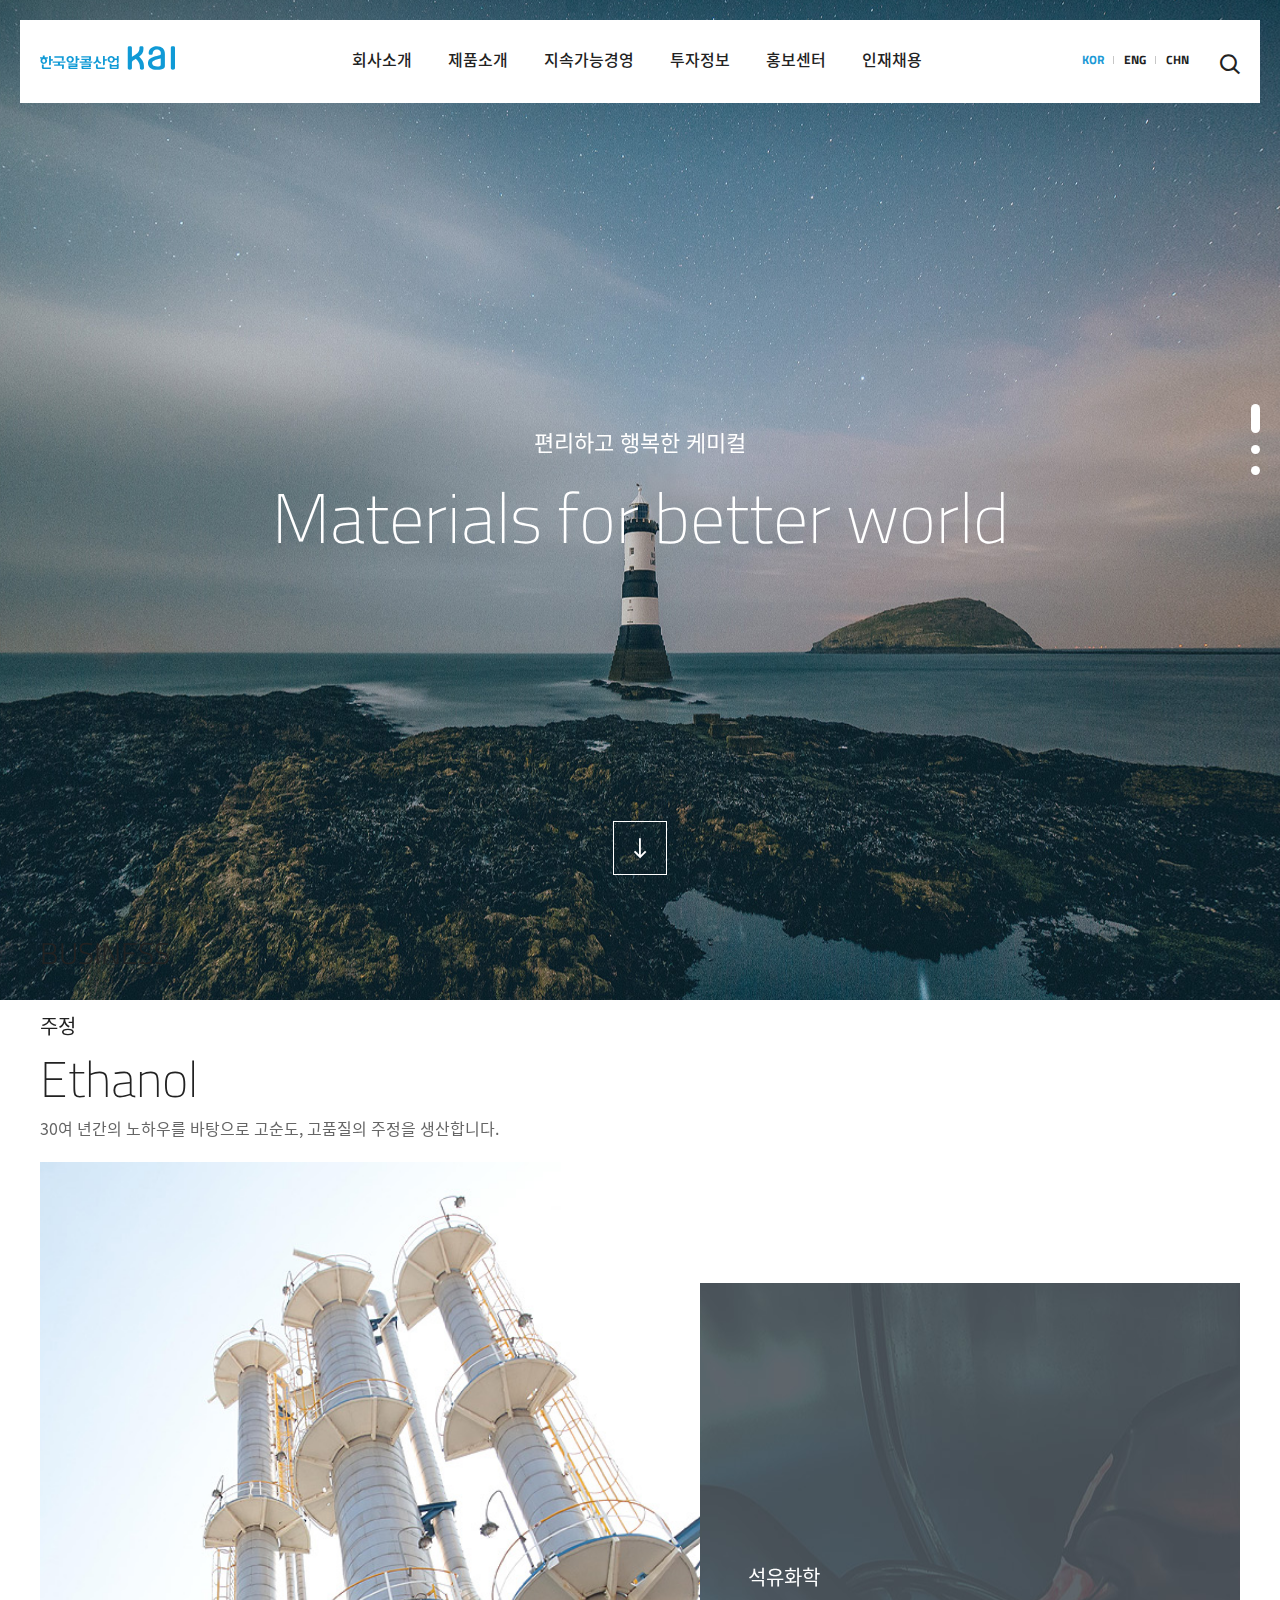
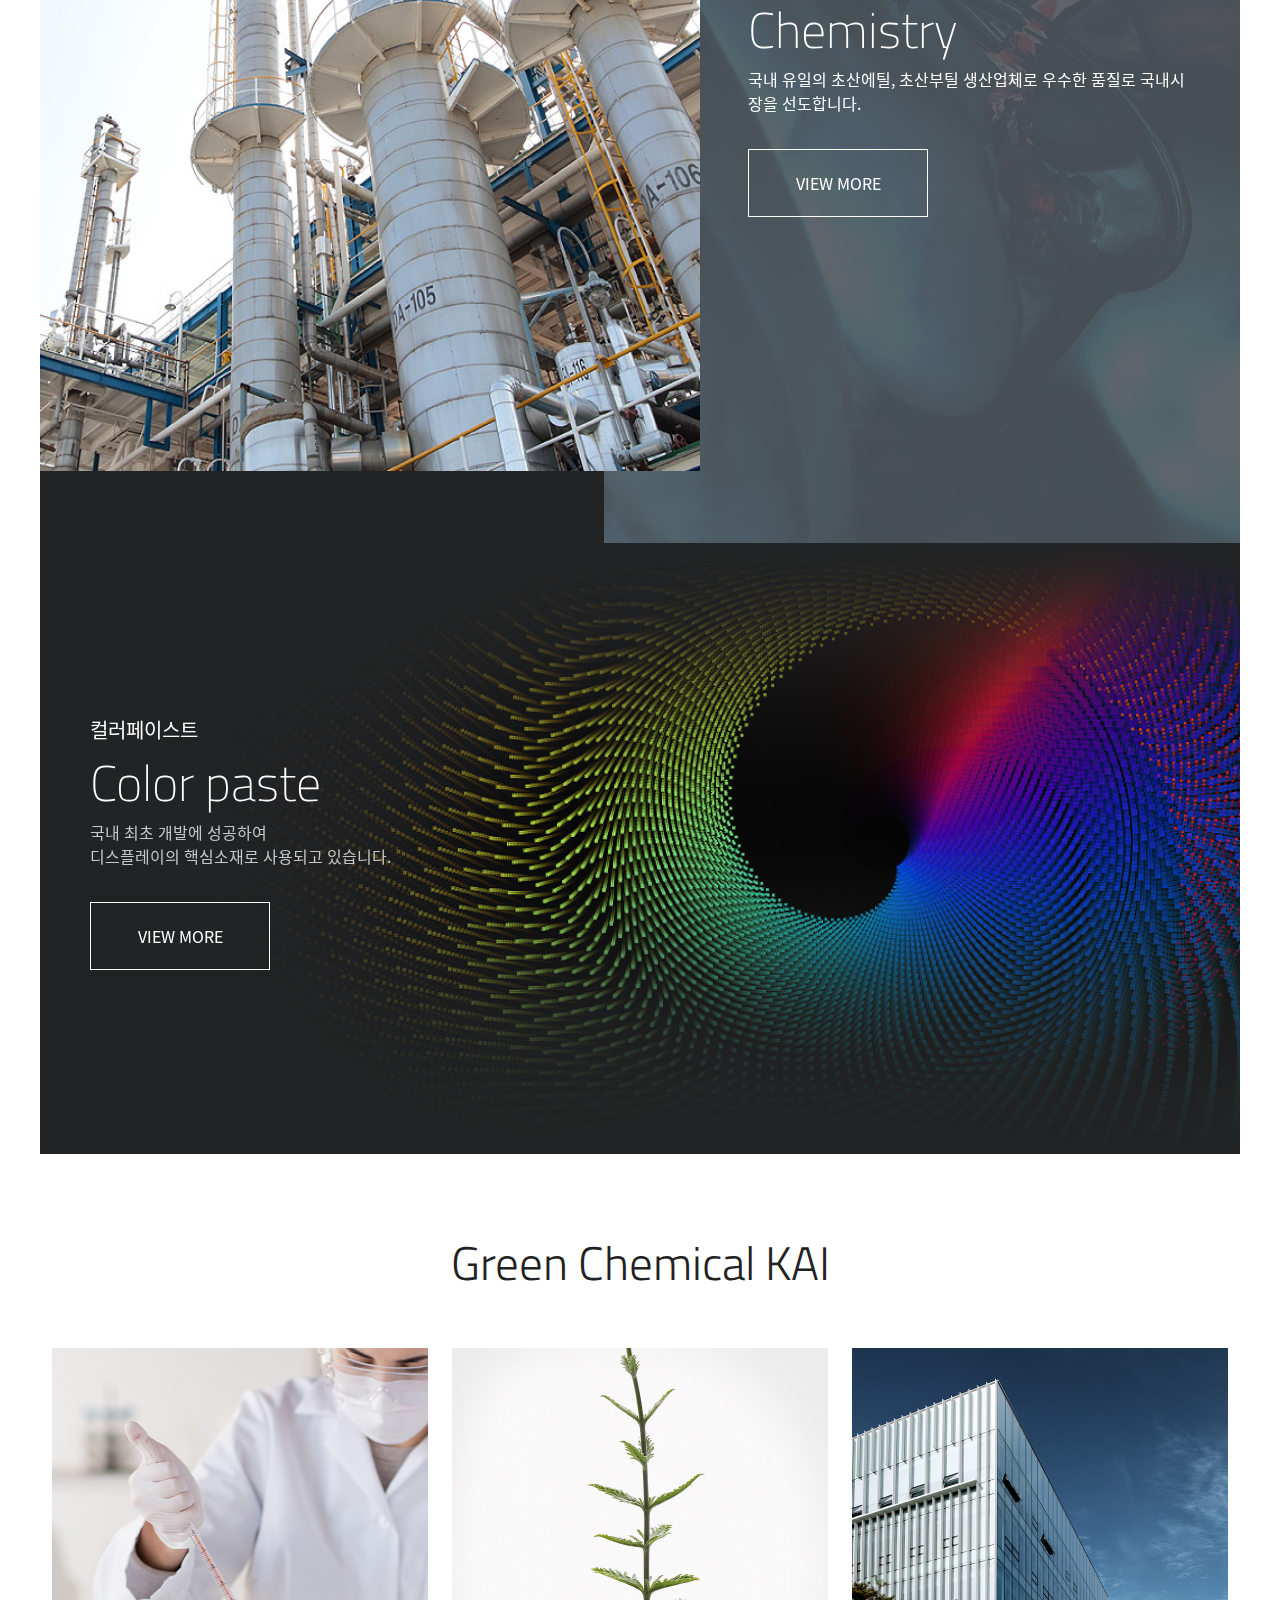
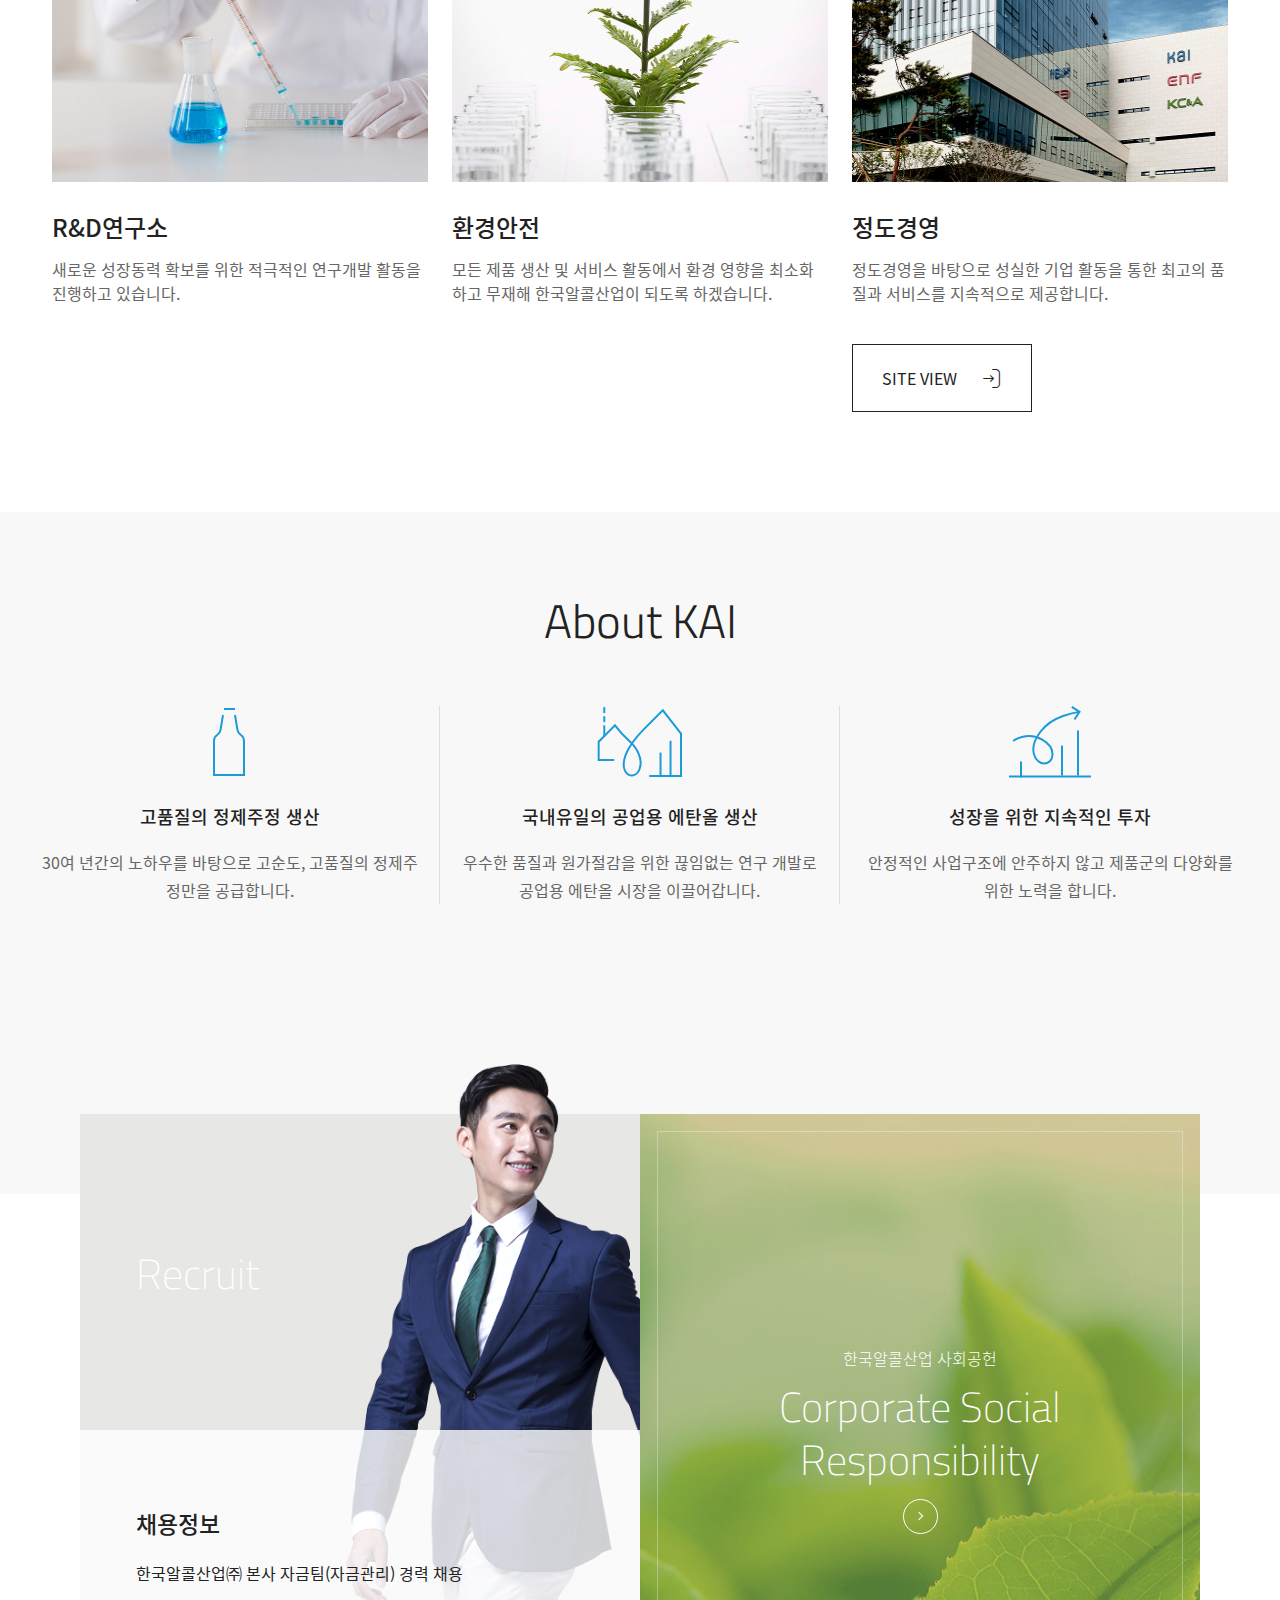
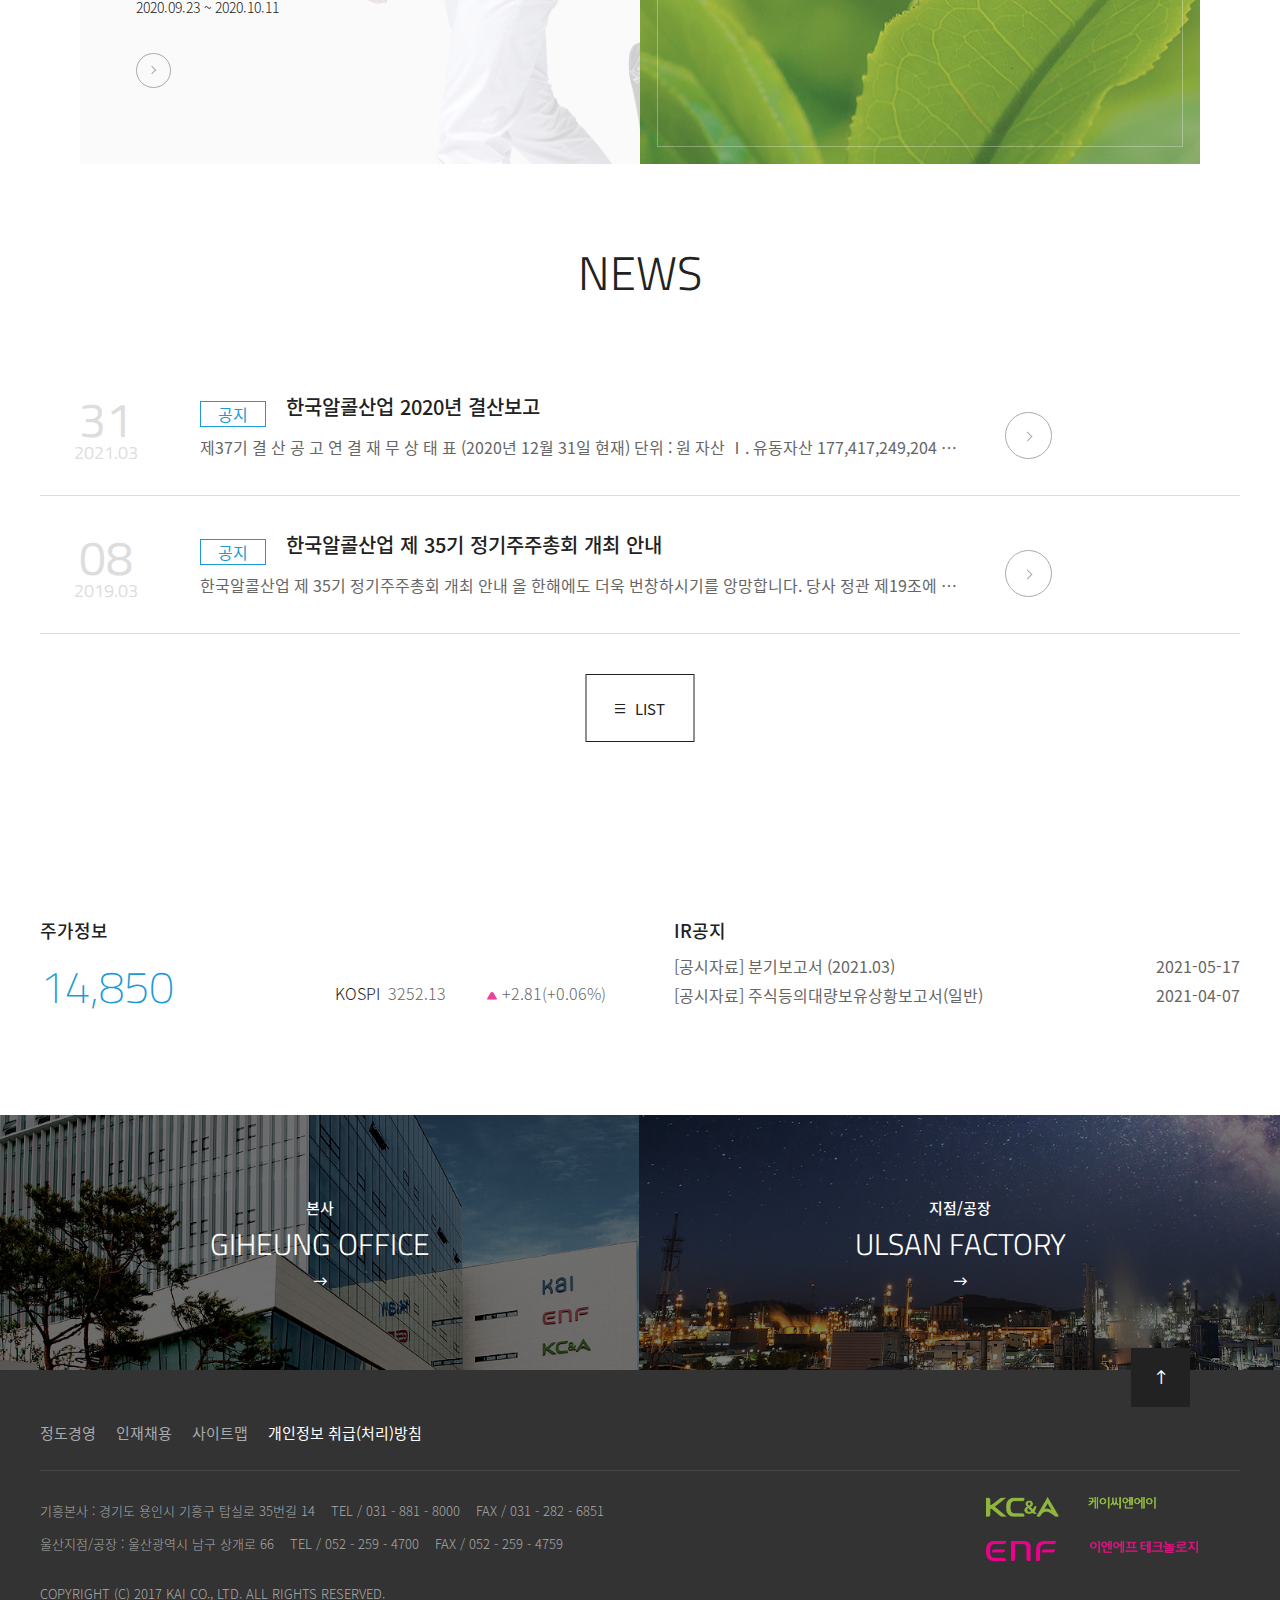
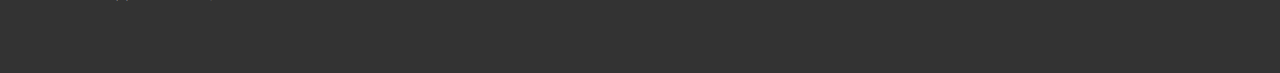
==== commit aa163a8a: "추가" ====
--- a/index.html
+++ b/index.html
@@ -4,21 +4,23 @@
   <meta charset="UTF-8">
   <meta http-equiv="X-UA-Compatible" content="IE=edge">
   <meta name="viewport" content="width=device-width, initial-scale=1.0">
-  <title>Document</title>
+  <title>한국알콜산업</title>
   <link rel="stylesheet" href="./css/common.css">
   <link rel="stylesheet" href="./css/stylesheet.css">
   <link rel="stylesheet" href="./css/responsive.css">
-  <!-- <script src="//code.jquery.com/jquery-3.3.1.min.js"></script> -->
   
 </head>
 <body>
   <div id="wrap">
-    <div id="skip_nav">
-      <a href="#main_business" >본문 바로가기</a>
-    </div>
+    <a href="#main_business" id="skip-nav">본문 바로가기</a>
     <header><!--header-->
       <div class="header_wrap">
-        <h1 class="header_logo"><a href=""><img src="./img/logo.svg" alt="한국알콜산업KAI"><span class="blind">한국알콜산업KAI</span></a></h1>
+        <h1 class="header_logo">
+          <a href="">
+            <span class="blind">한국알콜산업KAI</span>
+            <img src="./img/logo.svg" alt="한국알콜산업KAI">
+          </a>
+        </h1>
         <nav class="header_nav">
           <span></span>
           <ul class="gnb_menu">
@@ -73,13 +75,32 @@
           </ul>
         </nav>
         <div class="header_util">
-          <div class="lang">
-            <a href="" class="on">KOR</a>
-            <a href="">ENG</a>
-            <a href="">CHN</a>
-          </div>
-          <div class="search">
-            <a href=".visual"><span class="blind">search</span></a>
+          <ul class="lang">
+            <li class="lang_item">
+              <a href="" class="on">KOR</a>
+            </li>
+            <li class="lang_item">
+              <a href="">ENG</a>
+            </li>
+            <li class="lang_item">
+              <a href="">CHN</a>
+            </li>
+          </ul>
+          <div class="search_open">
+            <a href="#" class="search_btn">
+              <span class="blind">search</span>
+            </a>
+            <div class="serch_box">
+              <form class="search_form" autocomplete="off">
+                <label class="search_label" for="search_field">검색어를 입력해주세요</label>
+                <div class="search_input">
+                  <input id="search_field" class="search_field" type="text">
+                  <button class="search_submit" type="submit">
+                    <span class="blind">search</span>
+                  </button>
+                </div>
+              </form>
+            </div>
           </div>
         </div>
       </div>
@@ -192,7 +213,7 @@
       </div> -->
     </header>
 
-    <main><!--main-->
+    <main><!--main S-->
       <div class="visual"><!--visual-->
         <ul class="visual_slider">
           <li class="slide">
@@ -280,7 +301,7 @@
         </div>
       </div>
 
-      <div class="chemical main_list"><!--business-->
+      <div class="chemical main_list"><!--chemical-->
         <h3>Green Chemical KAI</h3>
         <div class="chemical_box">
           <ul class="chemical_list">
@@ -458,11 +479,10 @@
           </div>
         </div>
       </div>
-
-    </main>
+    </main><!--main E-->
 
     <footer><!--footer-->
-      <!-- <a href="#" class="go_top"></a> -->
+      <a href="#" class="scroll-top"><i class="fas fa-angle-up"><span class="blind">처음으로 이동</span></i></a>
       <div class="footer_inner">
         <nav class="footer_nav">
           <ul>
@@ -498,5 +518,7 @@
       </div>
     </footer>
   </div>
+
+  <script src="js/main-js.js"></script>
 </body>
 </html>--- a/css/common.css
+++ b/css/common.css
@@ -5,7 +5,6 @@
 	margin: 0;
 	padding: 0;
 	border: 0;
-	outline: 0;
 	font-weight: inherit;
 	font-style: inherit;
 	vertical-align: baseline;
@@ -24,8 +23,8 @@
 a {font-size: 16px; text-decoration: none;}
 strong {font-weight: 600;}
 
-ol,ul {list-style: none;}
-ol::after,ul::after {content: ''; clear: both;}
+ul {list-style: none;}
+ul::after {content: ''; clear: both; display: block;}
 
 img {vertical-align: top;}
 
@@ -59,10 +58,9 @@
 
 
 /*layout*/
-#skip_nav {position: absolute; top: -1px; left: 0; background-color: #333; z-index: 99999;}
-#skip_nav a:link {color: #333;}
-#skip_nav a {position: absolute; top: 0; left: 0; padding: 10px 25px; margin-top: -100px; text-align: center; line-height: 1; white-space: nowrap; background: #000;}
 #wrap {width: 100%; background-color: var(--main-color3);}
+#skip-nav {position: fixed; left: 0; top: -40px; width: 100%; line-height: 40px; text-align: center; background-color: rgba(0, 0, 0, 0.7); color: #ffffff; font-size: 16px; transition: top 0.3s; z-index: 10000;}
+#skip-nav:focus {top: 0;}
 header {width: 100%; height: 90px; padding: 0 44px; position: fixed; top: 20px; left: 0; z-index: 300; transition: 0.5s;}
 .m_header {display: none; position: relative; height: 100%; width: 100%;}
 .header_nav a {display: block; line-height: 1.7; transition: all 0.3s;}
@@ -77,7 +75,7 @@
 main .notice {padding-bottom: 120px; width: 100%;}
 main .corp.main_list {padding: 0;}
 main .corp {width: 100%;}
-footer {padding: 58px 0 110px; background-color: var(--footer-color);}
+footer {padding: 58px 0 110px; background-color: var(--footer-color); position: relative;}
 footer * {color: var(--more-color); transition: 0.5s ease;}
 
 
@@ -133,19 +131,22 @@
 .header_wrap .header_logo {width: 151px; height: 27px; margin: 31px 0;}
 .header_wrap .header_logo img {width: 151px; height: 27px;}
 .header_wrap .header_nav .gnb_menu > .gnb_list {float: left; position: relative;}
-.header_wrap .header_nav .gnb_menu > .gnb_list a {padding: 31px 32px; font-size: 18px; font-weight: 600; color: var(--main-color2);}
-.header_wrap .header_util {padding: 31px 0;}
+.header_wrap .header_nav .gnb_menu > .gnb_list a {padding: 30px 32px; font-size: 18px; font-weight: 600; color: var(--main-color2);}
+.header_wrap .header_util {padding: 29px 0;}
 .header_wrap .header_util .lang {float: left;}
-.header_wrap .header_util .lang a {padding: 0 10px; position: relative; font-size: 12px; font-weight: 600; font-family: 'Titillium', 'NotoSansKR', sans-serif;}
-.header_wrap .header_util .lang a::after {content: ''; display: block; width: 1px; height: 10px; background-color: var(--line-color); position: absolute; top: 5px; right: -3px;}
-.header_wrap .header_util .lang a.on {color: var(--main-color);}
-.header_wrap .header_util .lang a:first-child {padding-left: 0;}
-.header_wrap .header_util .lang a:last-child {padding-right: 0;}
-.header_wrap .header_util .lang a:last-child::after {display: none;}
-.header_wrap .header_util .search {display: inline-block; margin: 4px 0 0 31px;}
-.header_wrap .header_util .search a::after {display: block; font-family: 'icon'; content: '\e932'; font-size: 20px;}
+.header_wrap .header_util .lang li{float: left; padding: 0 10px; }
+.header_wrap .header_util .lang li a {position: relative; font-size: 12px; font-weight: 600; font-family: 'Titillium', 'NotoSansKR', sans-serif;}
+.header_wrap .header_util .lang li a::after {content: ''; display: block; width: 1px; height: 8px; background-color: var(--line-color); position: absolute; top: 50%; right: -10px; margin-top: -4px;}
+.header_wrap .header_util .lang li a.on {color: var(--main-color);}
+.header_wrap .header_util .lang li:first-child {padding-left: 0;}
+.header_wrap .header_util .lang li:last-child {padding-right: 0;}
+.header_wrap .header_util .lang li:last-child a::after {display: none;}
+.header_wrap .header_util .search_open {display: inline-block; margin: 9px 0 0 31px;}
+.header_wrap .header_util .search_open a::after {display: block; font-family: 'icon'; content: '\e932'; font-size: 20px;}
+.header_wrap .header_util .search_open .serch_box {display: none; width: 100%; }
+
 /*header-depth*/
-.header_wrap .header_nav span {visibility: hidden; opacity: 0; height: 0; position: absolute; top: 93px; left: 0; right: 0; bottom: 0; background: rgba(33, 33, 33, 0.95) url(../img/menu-typo.png) no-repeat 95.8% bottom;}
+.header_wrap .header_nav span {visibility: hidden; opacity: 0; height: 0; position: absolute; top: 90px; left: 0; right: 0; bottom: 0; background: rgba(33, 33, 33, 0.95) url(../img/menu-typo.png) no-repeat 95.8% bottom;}
 .header_wrap .header_nav:hover span {visibility: inherit; opacity: 1; height: 290px;}
 .header_wrap .header_nav .gnb_menu > li:hover a {color: var(--main-color);}
 .header_wrap .header_nav ul > li:last-child .gnb_dropmenu {border-right: 0;}
@@ -350,7 +351,10 @@
 .corp_box .corp_inner .office_inner span::after {display: block; content: '\e903'; font-family: 'icon'; font-size: 13px; line-height: 1; padding-top: 11px;}
 
 /*footer*/
-.go_top {position: fixed; display: block; width: 59px; height: 59px; bottom: 20px; right: 90px; background: #222;}
+.scroll-top {display: block; width: 59px; height: 59px; position: absolute; top: -22px; right: 90px; cursor: pointer; background: var(--main-color2); z-index: 999;}
+.scroll-top::after {display: block; width: 100%; height: 100%; position: absolute; top: 0; left: 0; font-family: 'icon'; content: '\e900'; font-size: 14px; line-height: 59px; font-weight: normal; text-align: center; color: var(--main-color3); transition: color 300ms;}
+.scroll-top:hover {background-color: var(--main-color);}
+
 .footer_inner {max-width: 1200px; margin: 0 auto; position: relative;}
 .footer_nav {overflow: hidden; padding-bottom: 26px; border-bottom: 1px solid rgba(255, 255, 255, 0.1); margin-bottom: 35px;}
 .footer_nav ul > li {float: left;}
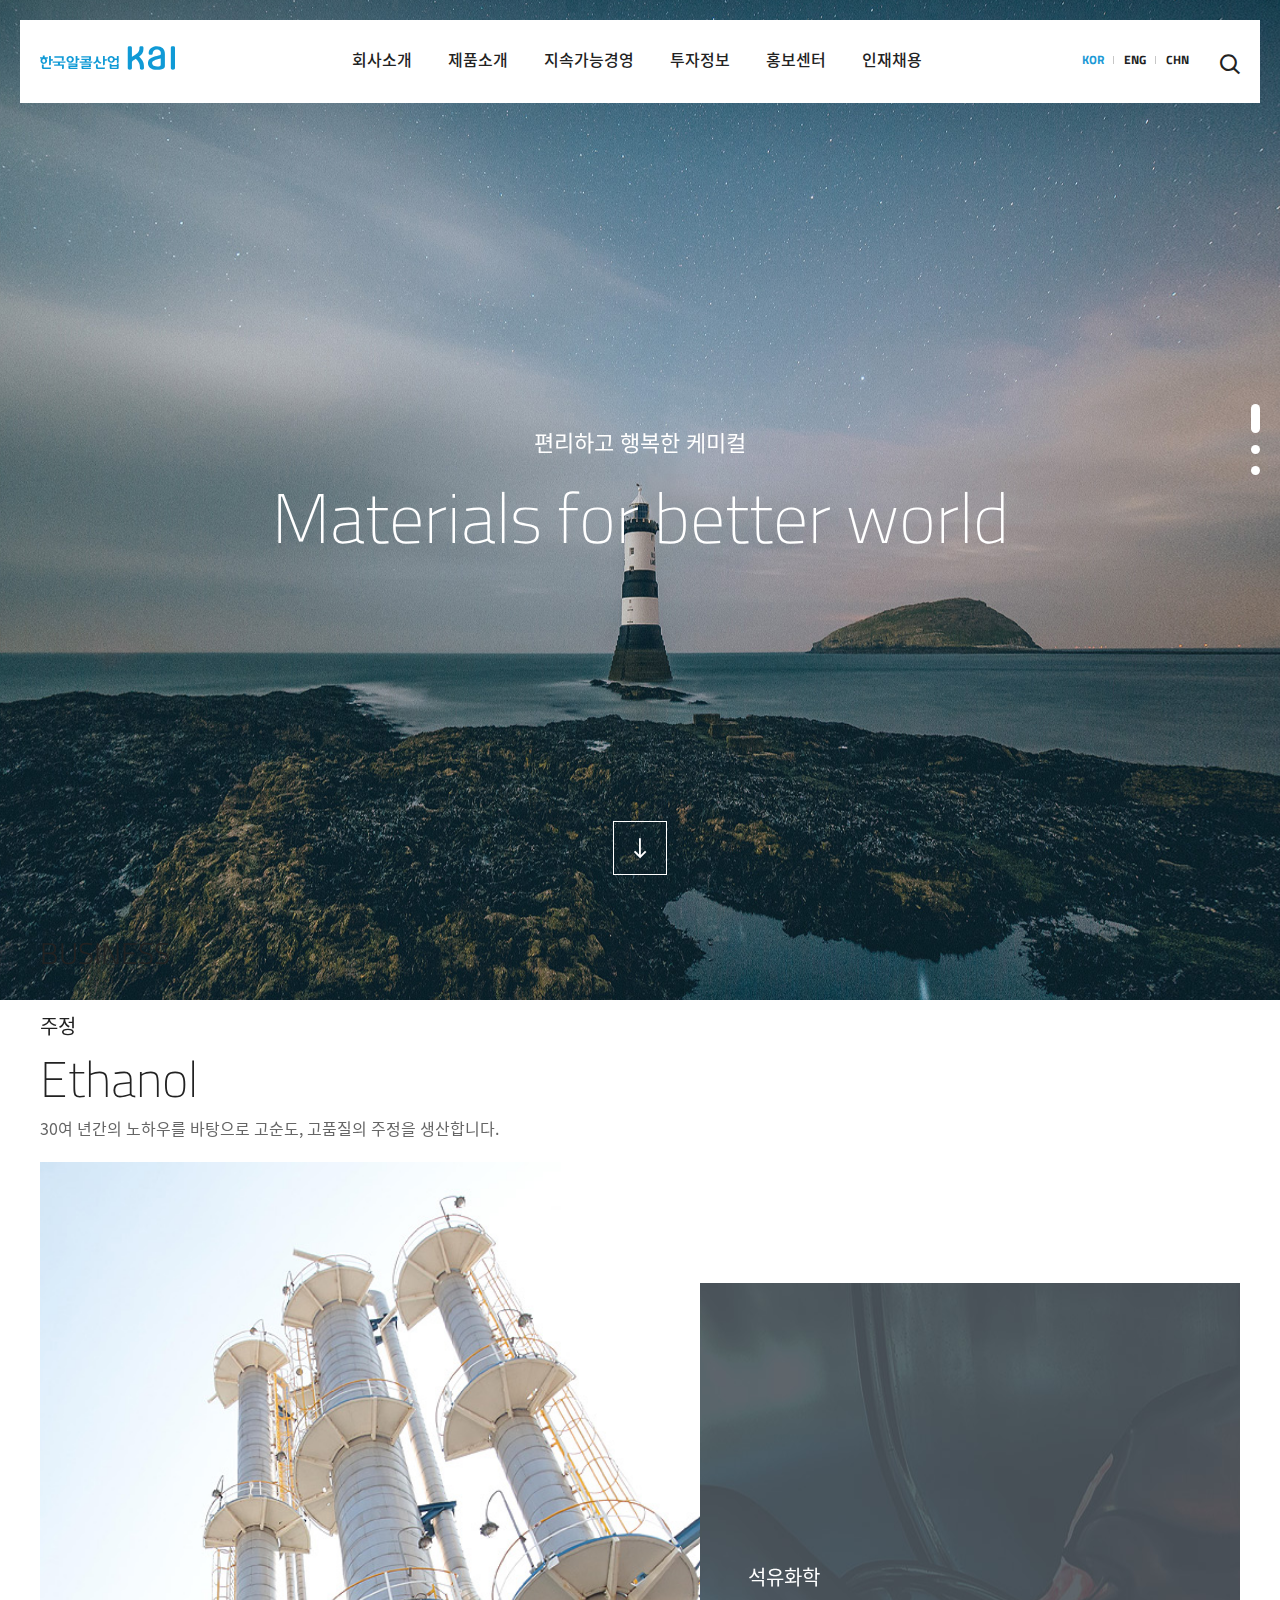
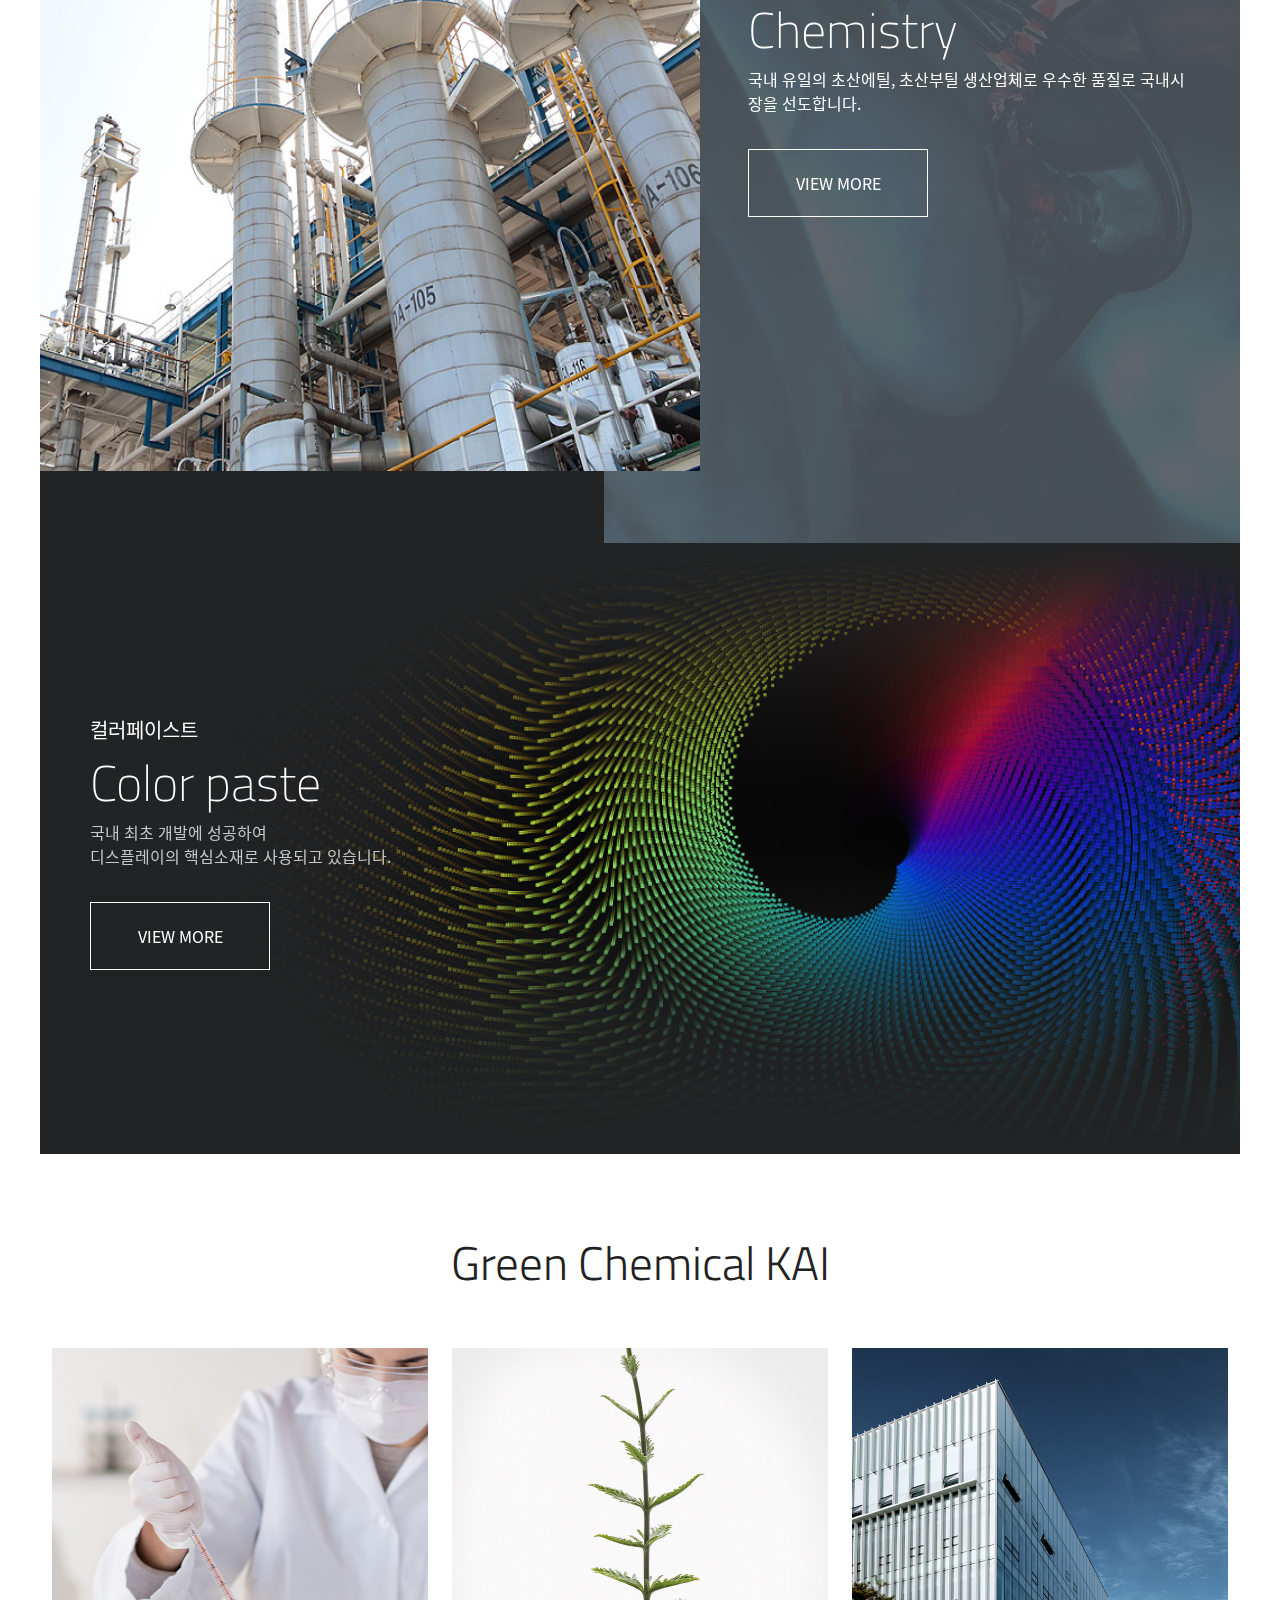
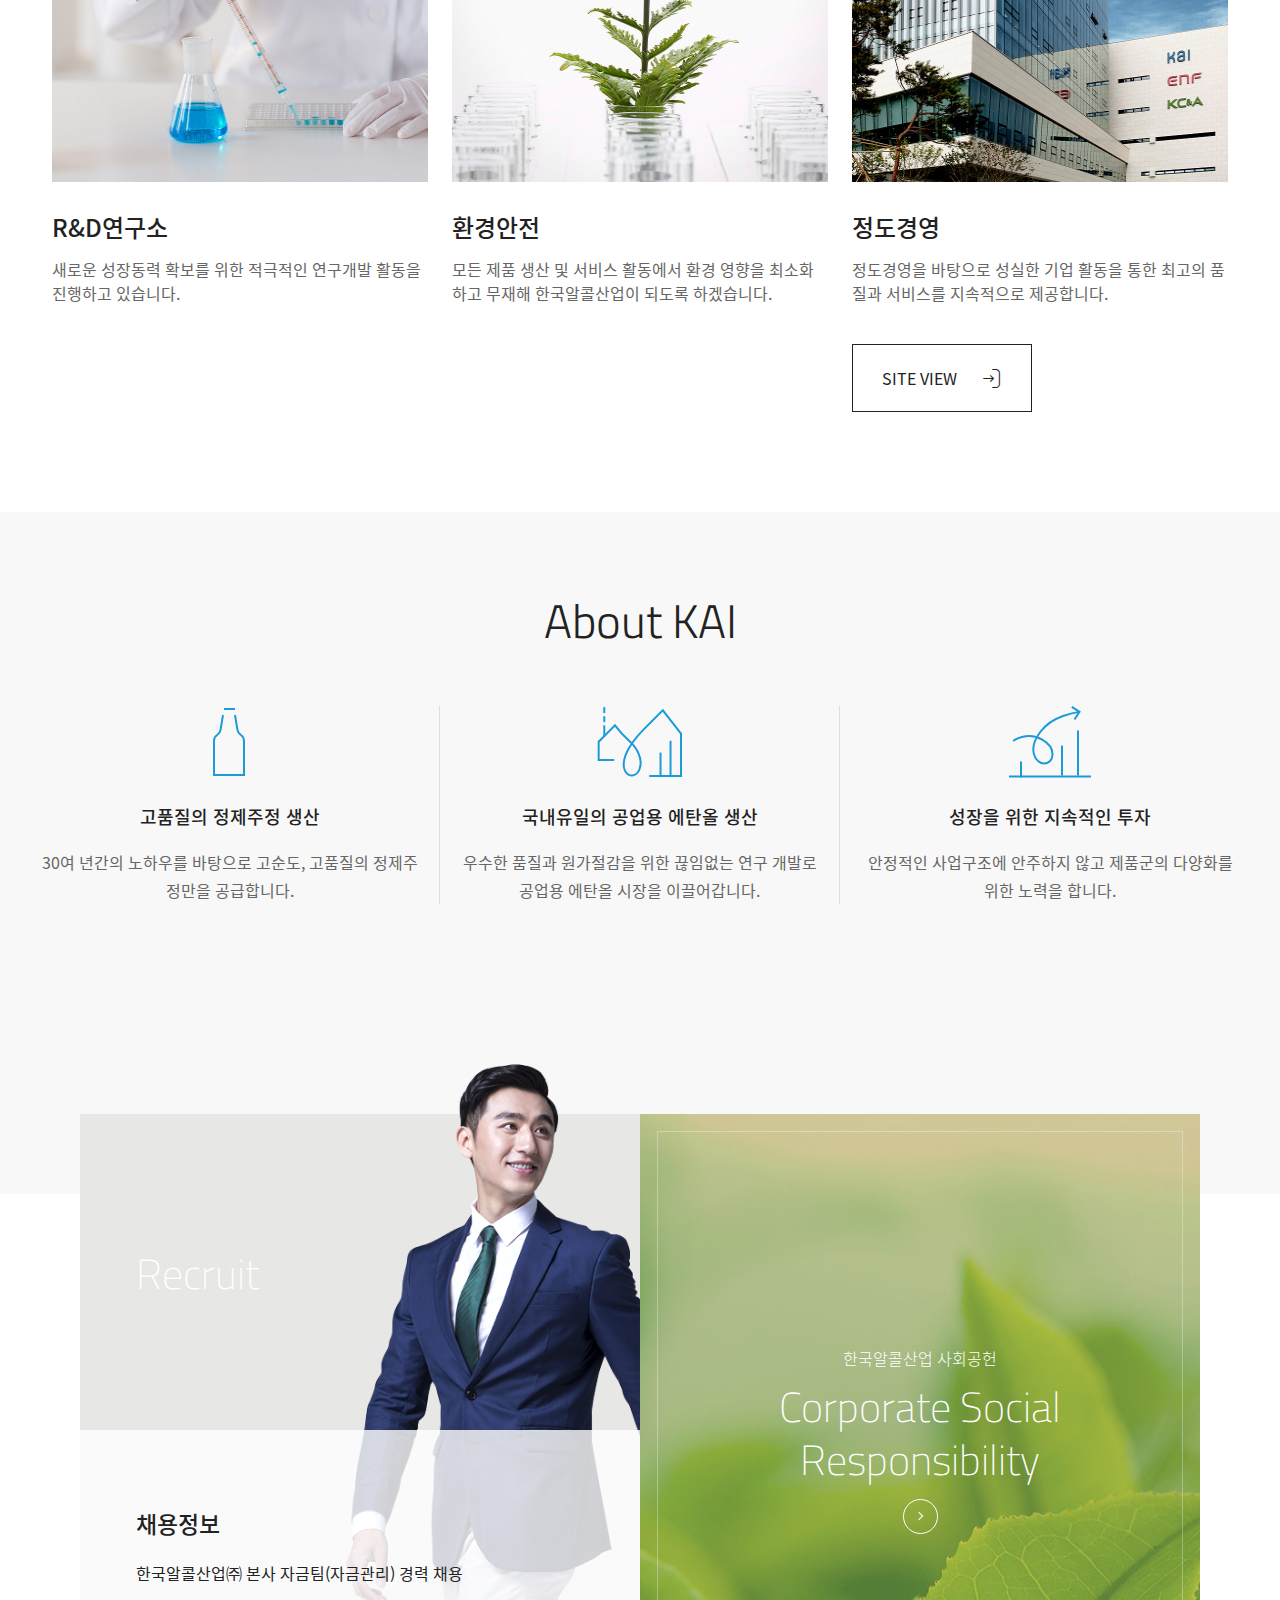
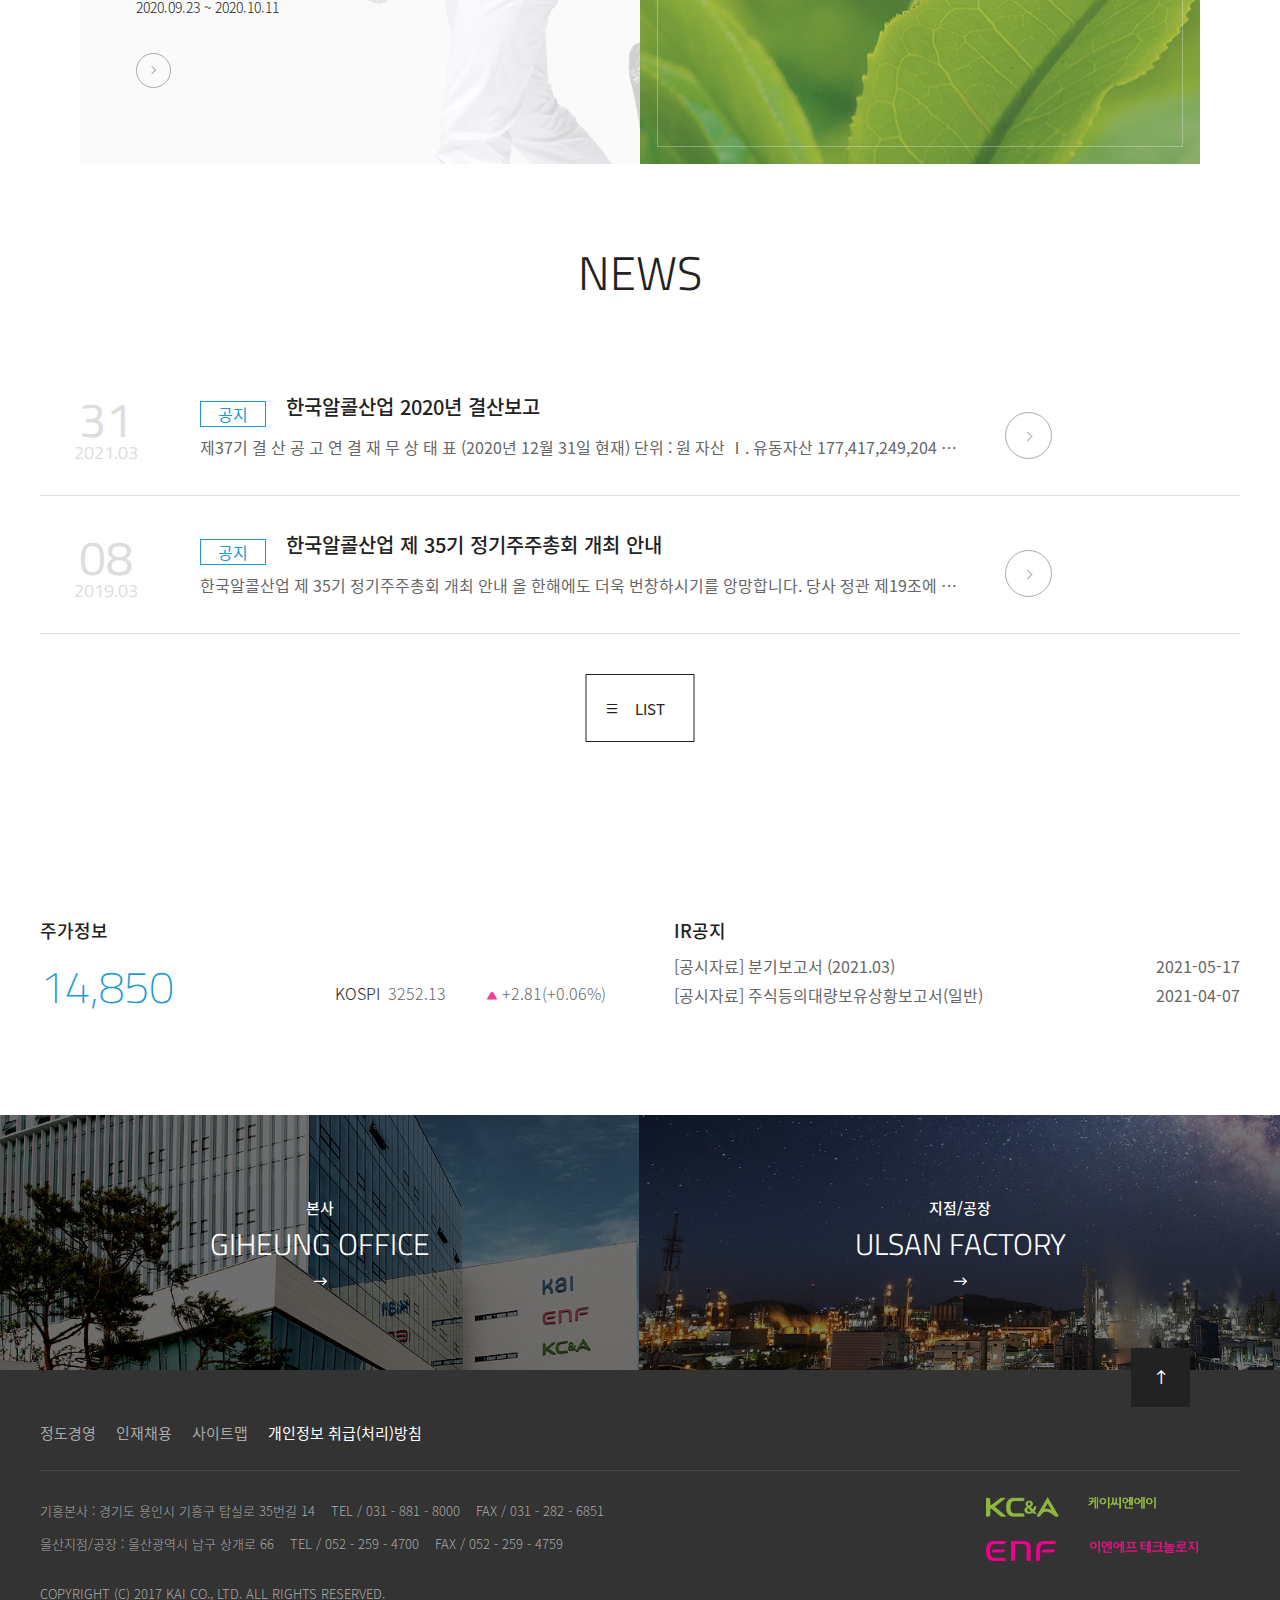
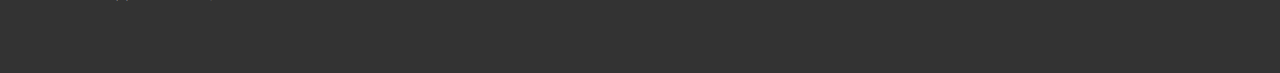
==== commit 2502be4a: "검색 기능 추가" ====
--- a/index.html
+++ b/index.html
@@ -86,20 +86,25 @@
               <a href="">CHN</a>
             </li>
           </ul>
-          <div class="search_open">
-            <a href="#" class="search_btn">
+          <div class="search">
+            <a href="#" class="search_open">
               <span class="blind">search</span>
             </a>
-            <div class="serch_box">
-              <form class="search_form" autocomplete="off">
-                <label class="search_label" for="search_field">검색어를 입력해주세요</label>
-                <div class="search_input">
-                  <input id="search_field" class="search_field" type="text">
-                  <button class="search_submit" type="submit">
-                    <span class="blind">search</span>
-                  </button>
-                </div>
-              </form>
+            <div class="search_box">
+              <div class="search_box_inner">
+                <form class="search_form" autocomplete="off">
+                  <label class="search_label" for="search_field">검색어를 입력해주세요</label>
+                  <div class="search_input">
+                    <input id="search_field" class="search_field" type="text">
+                    <button class="search_submit" type="submit">
+                      <span class="blind">search</span>
+                    </button>
+                  </div>
+                </form>
+                <a class="search_close" href="">
+                  <span class="blind">close</span>
+                </a>
+              </div>
             </div>
           </div>
         </div>
@@ -199,18 +204,6 @@
           </nav>
         </div>
       </div>
-      <!-- <div class="search_popup">
-        <div class="search_popup_inner">
-          <form action="" autocomplete="off">
-            <label for="search_field" class="search_label">검색어를 입력해주세요</label>
-            <div class="search_input">
-              <input type="text">
-              <button type="submit"><span class="blind">search</span></button>
-            </div>
-          </form>
-          <a href="" class="search_close"></a>
-        </div>
-      </div> -->
     </header>
 
     <main><!--main S-->
@@ -370,7 +363,6 @@
               <span>2020.09.23 ~ 2020.10.11</span>
               <a href="" class="info_btn"><span class="blind">more</span></a>
             </div>
-            <!-- <div class="recruit_background"></div> -->
           </div>
           <div class="recruit_background"></div>
           <div class="corporate">
--- a/css/common.css
+++ b/css/common.css
@@ -141,9 +141,25 @@
 .header_wrap .header_util .lang li:first-child {padding-left: 0;}
 .header_wrap .header_util .lang li:last-child {padding-right: 0;}
 .header_wrap .header_util .lang li:last-child a::after {display: none;}
-.header_wrap .header_util .search_open {display: inline-block; margin: 9px 0 0 31px;}
-.header_wrap .header_util .search_open a::after {display: block; font-family: 'icon'; content: '\e932'; font-size: 20px;}
-.header_wrap .header_util .search_open .serch_box {display: none; width: 100%; }
+/*search*/
+.header_util .search {display: inline-block; margin: 9px 0 0 31px;}
+.header_util .search .search_open::after {display: block; font-family: 'icon'; content: '\e932'; font-size: 20px;}
+.header_util .search .search_box {visibility: hidden; opacity: 0; transform: translateY(-100%); padding: 0 60px; width: 100%; position: fixed; top: 0; left: 0; right: 0; background: var(--main-color3); z-index: 9999; transition: all 0.3s ease;}
+.search .search_box .search_box_inner {width: 100%; height: 100%; position: relative; padding: 0 115px 0 240px;}
+.search .search_box .search_box_inner .search_form {width: 100%; height: 100%; margin: 0 auto; max-width: 1200px; padding: 59px 0 49px 0; position: relative;}
+.search .search_box .search_box_inner .search_form .search_label {display: block; padding-bottom: 18px; font-size: 16px; color: var(--text2-color);}
+.search .search_box .search_box_inner .search_form .search_input {position: relative; width: 100%; height: 80px;}
+.search .search_box .search_box_inner .search_form .search_input .search_field {display: block; width: 100%; height: 100%; padding: 0 50px 0 0; position: relative; border: none; box-sizing: border-box; background: transparent; border-bottom: 4px solid #DDD;}
+.search .search_box .search_box_inner .search_form .search_input .search_submit {height: 100%; padding: 0; width: 32px; position: absolute; right: 0; top: 0; background: none; border: none; cursor: pointer;}
+.search .search_box .search_box_inner .search_form .search_input .search_submit::after {display: block; width: 100%; height: 100%; position: absolute; top: 0; left: 0; font-family: 'icon'; content: '\e932'; font-size: 33px; line-height: 80px; font-weight: normal; text-align: center; color: #DDD;}
+.search .search_box .search_box_inner .search_close {width: 50px; height: 50px; position: absolute; top: 45px; right: 35px;}
+.search .search_box .search_box_inner .search_close::after {display: block; width: 100%; height: 100%; font-family: 'icon'; content: '\e944'; font-size: 32px; font-weight: normal; text-align: center; line-height: 50px; color: var(--main-color2);}
+/*search.active*/
+.header_wrap .header_util .search.active .search_box {visibility: visible; opacity: 1; transform: translateY(0);}
+.search_open .header_logo {z-index: 10000;}
+
+
+
 
 /*header-depth*/
 .header_wrap .header_nav span {visibility: hidden; opacity: 0; height: 0; position: absolute; top: 90px; left: 0; right: 0; bottom: 0; background: rgba(33, 33, 33, 0.95) url(../img/menu-typo.png) no-repeat 95.8% bottom;}
@@ -313,7 +329,7 @@
 .news_list > li:hover .news_more .info_btn::after {border-color: var(--main-color); transition: 0.5s ease-in-out;}
 .news .btn_view {border: 1px solid var(--main-color2); margin-top: 40px; position: relative; left: 50%; transform: translateX(-50%); width: auto;}
 .news .btn_view span {padding-left: 19px; font-size: 15px;}
-.news .btn_view span::before {display: block; width: 20px; height: 20px; position: absolute; content: '\e92d'; font-family: 'icon'; top: 50%; margin-top: -4px; left: 23px; font-size: 10px;}
+.news .btn_view span::before {display: block; width: 20px; height: 20px; position: absolute; content: '\e92d'; font-family: 'icon'; top: 50%; margin-top: -4px; left: 15px; font-size: 10px;}
 
 /*7.notice*/
 .notice_box {max-width: 1200px; margin: 0 auto; overflow: hidden;}
